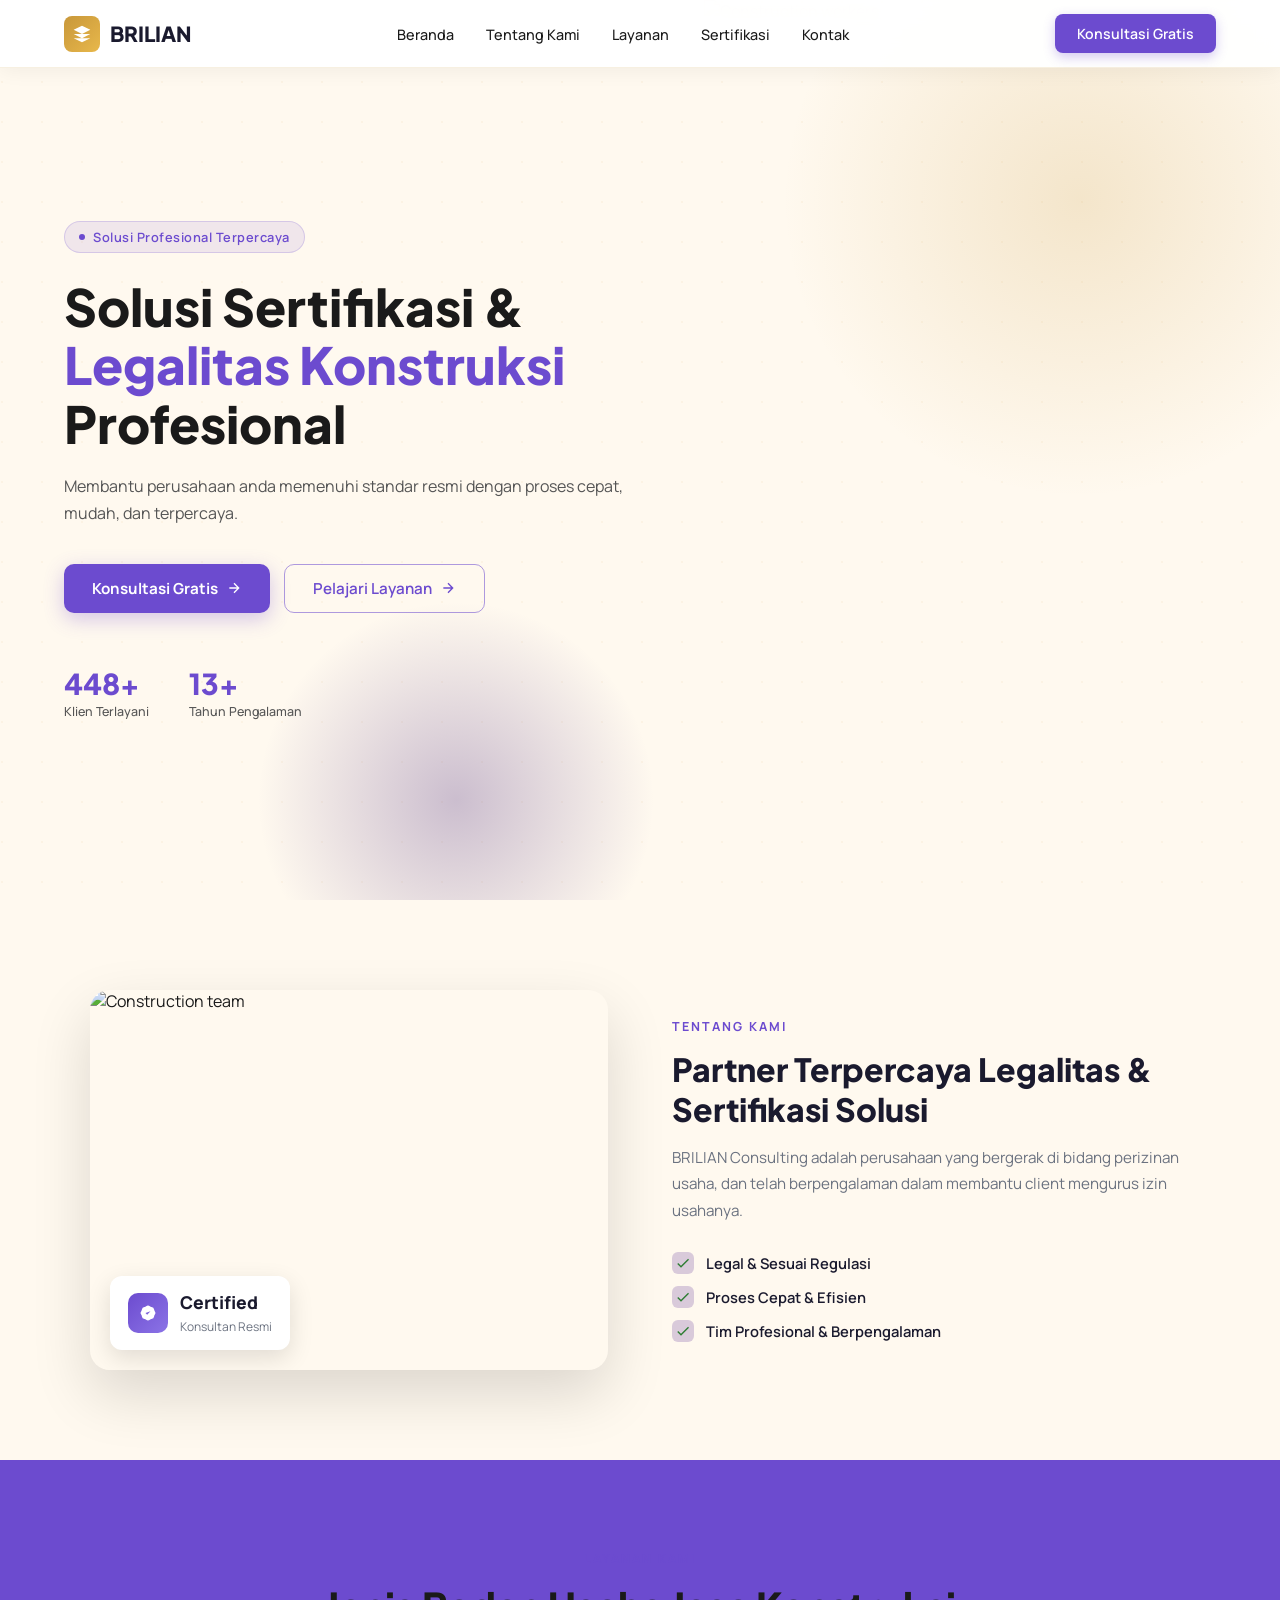
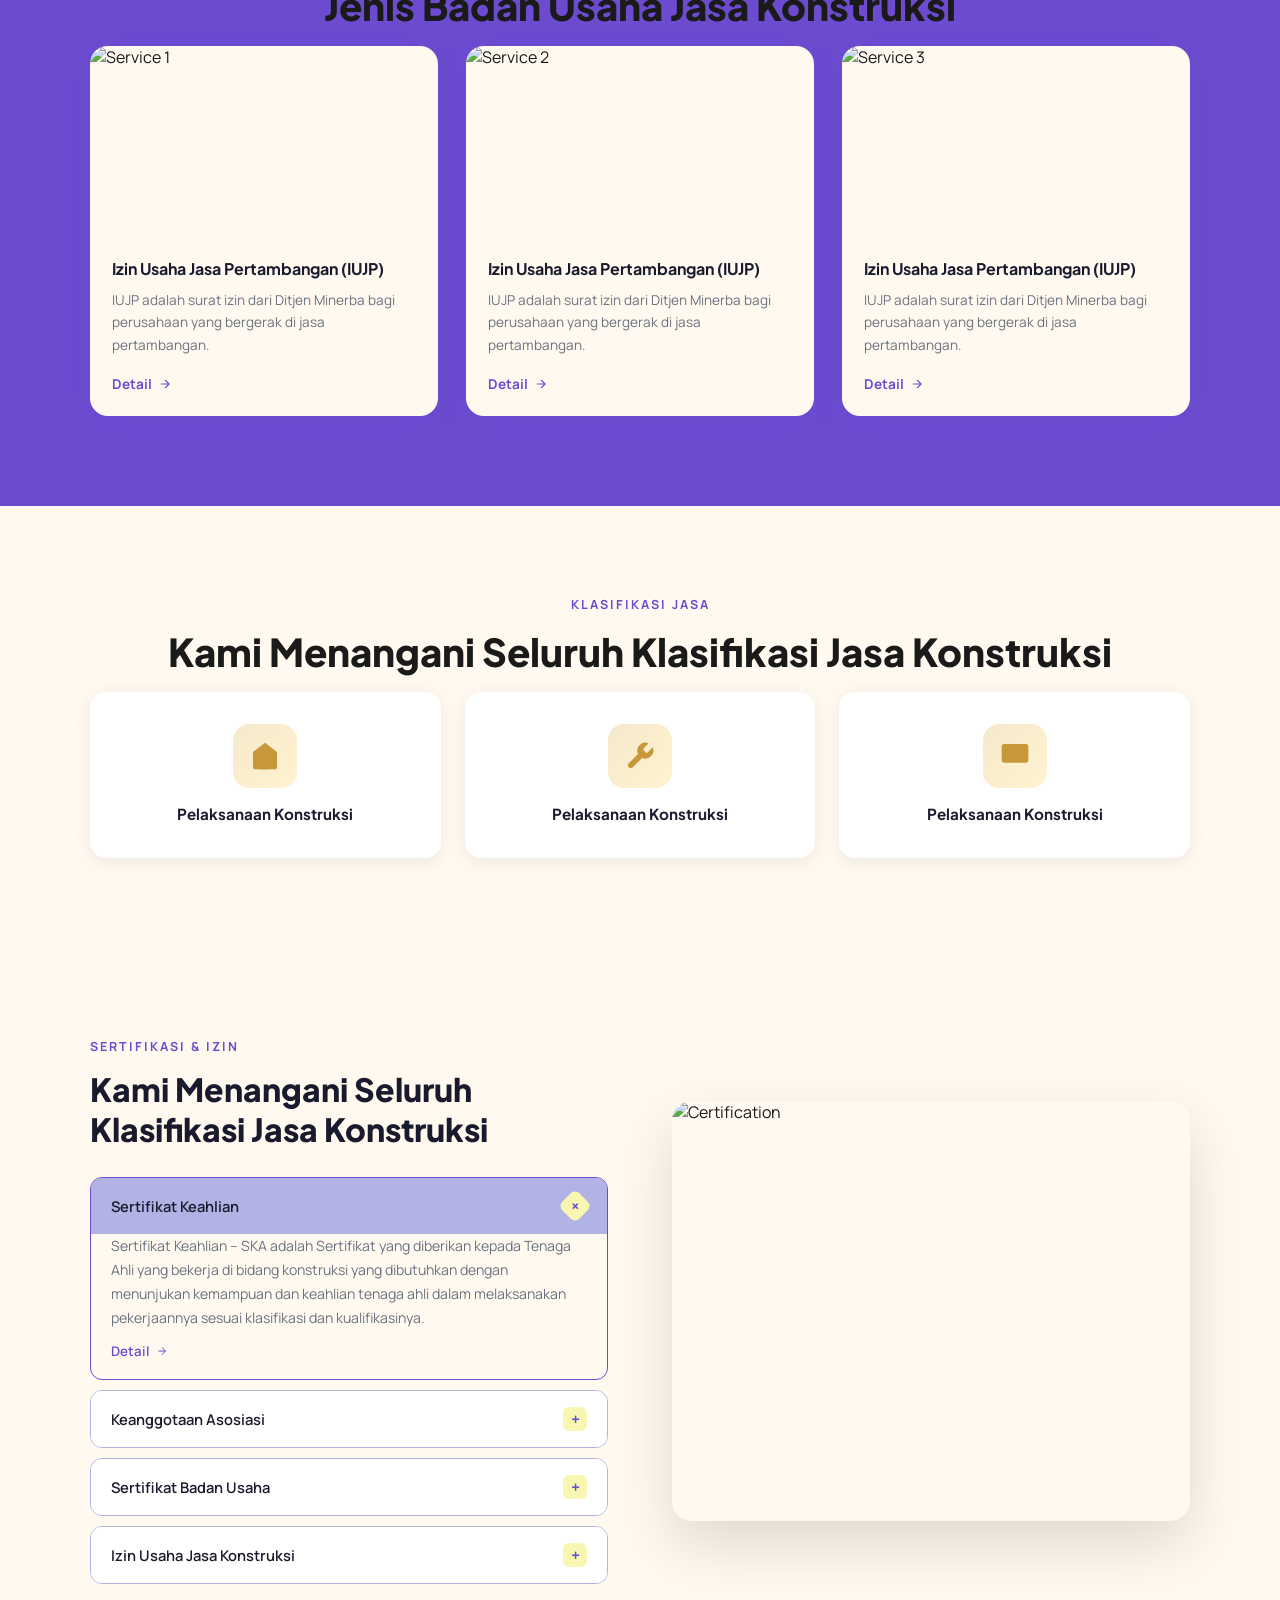
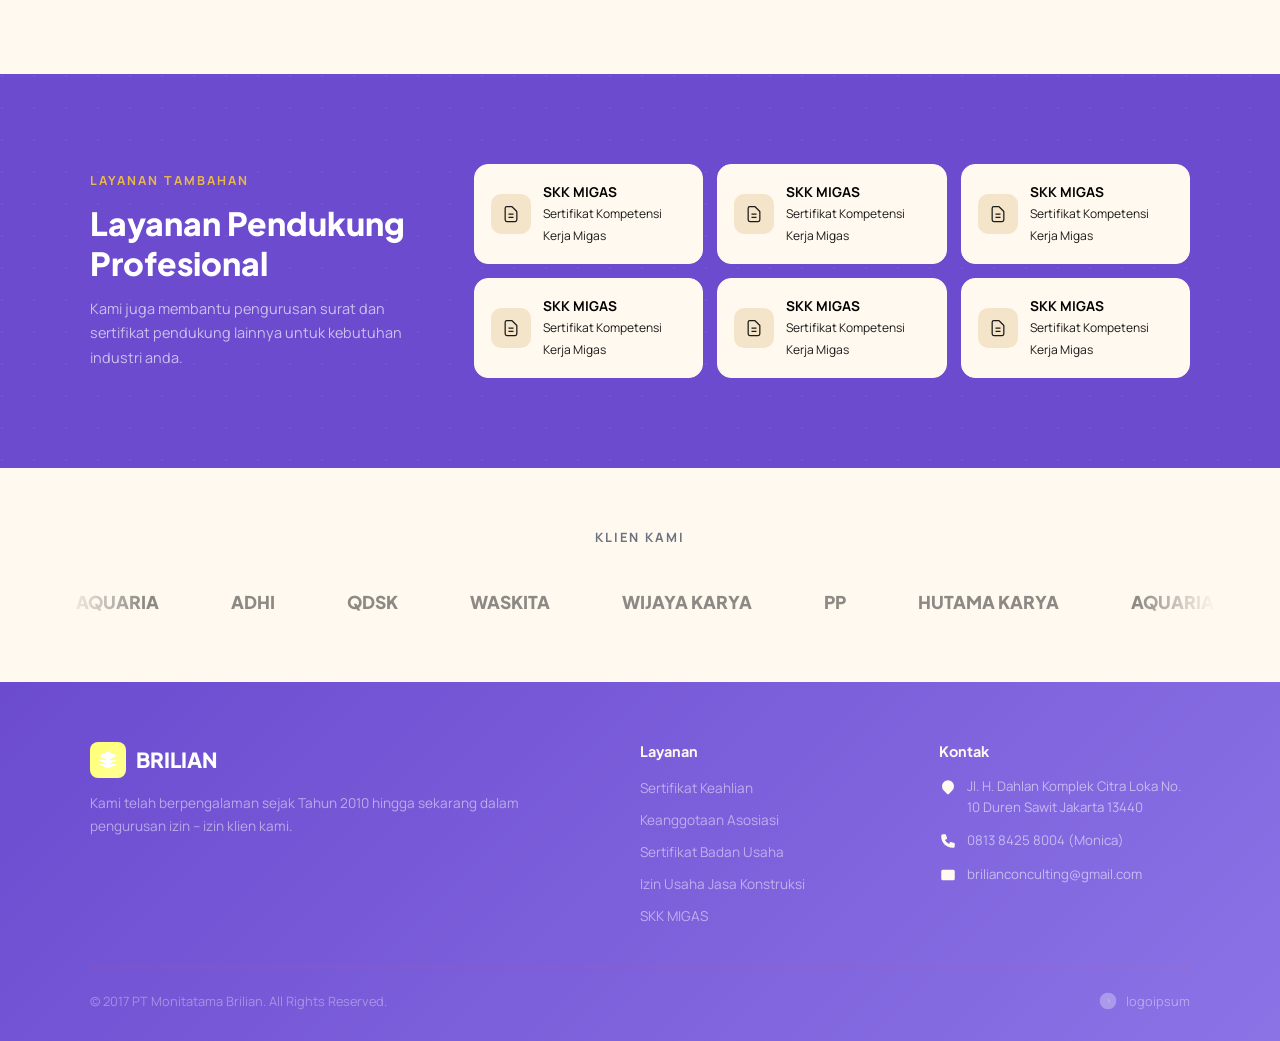
==== index.html @ 64f5e929 "rename to index.html" ====
<!DOCTYPE html>
<html lang="id">
<head>
<meta charset="UTF-8">
<meta name="viewport" content="width=device-width, initial-scale=1.0">
<title>BRILIAN Consulting - Solusi Sertifikasi & Legalitas Konstruksi</title>
<link href="https://fonts.googleapis.com/css2?family=Plus+Jakarta+Sans:wght@400;500;600;700;800&family=Manrope:wght@400;500;600;700&display=swap" rel="stylesheet">
<link rel="stylesheet" href="style.css">
</head>
<body>

<!-- NAVBAR -->
<nav>
  <a class="logo" href="#">
    <div class="logo-icon">
      <svg viewBox="0 0 24 24"><path d="M12 2L2 7l10 5 10-5-10-5zM2 17l10 5 10-5M2 12l10 5 10-5"/></svg>
    </div>
    BRILIAN
  </a>
  <ul class="nav-links">
    <li><a href="#">Beranda</a></li>
    <li><a href="#">Tentang Kami</a></li>
    <li><a href="#">Layanan</a></li>
    <li><a href="#">Sertifikasi</a></li>
    <li><a href="#">Kontak</a></li>
  </ul>
  <button class="nav-cta">Konsultasi Gratis</button>
</nav>

<!-- HERO -->
<section class="hero">
  <div class="hero-bg-pattern"></div>
  <div class="hero-glow"></div>
  <div class="hero-glow2"></div>
  <div class="hero-image-side">
    <img src="https://images.unsplash.com/photo-1504307651254-35680f356dfd?w=900&auto=format&fit=crop&q=80" alt="Construction workers">
  </div>
  <div class="hero-content">
    <div class="hero-badge">Solusi Profesional Terpercaya</div>
    <h1>Solusi Sertifikasi &<br><span>Legalitas Konstruksi</span><br>Profesional</h1>
    <p>Membantu perusahaan anda memenuhi standar resmi dengan proses cepat, mudah, dan terpercaya.</p>
    <div class="hero-btns">
      <a href="#" class="btn-primary">
        Konsultasi Gratis
        <svg width="16" height="16" fill="none" stroke="currentColor" stroke-width="2" viewBox="0 0 24 24"><path d="M5 12h14M12 5l7 7-7 7"/></svg>
      </a>
      <a href="#" class="btn-secondary">
        Pelajari Layanan
        <svg width="16" height="16" fill="none" stroke="currentColor" stroke-width="2" viewBox="0 0 24 24"><path d="M5 12h14M12 5l7 7-7 7"/></svg>
      </a>
    </div>
    <div class="hero-stats">
      <div class="stat">
        <div class="stat-num">500+</div>
        <div class="stat-label">Klien Terlayani</div>
      </div>
      <div class="stat">
        <div class="stat-num">15+</div>
        <div class="stat-label">Tahun Pengalaman</div>
      </div>
    </div>
  </div>
</section>

<!-- TENTANG KAMI -->
<section class="about">
  <div class="about-inner">
    <div class="about-img-wrap reveal-left">
      <img src="https://images.unsplash.com/photo-1581094794329-c8112a89af12?w=800&auto=format&fit=crop&q=80" alt="Construction team">
      <div class="about-img-badge">
        <div class="badge-icon">
          <svg viewBox="0 0 24 24"><path d="M9 12l2 2 4-4M7.835 4.697a3.42 3.42 0 001.946-.806 3.42 3.42 0 014.438 0 3.42 3.42 0 001.946.806 3.42 3.42 0 013.138 3.138 3.42 3.42 0 00.806 1.946 3.42 3.42 0 010 4.438 3.42 3.42 0 00-.806 1.946 3.42 3.42 0 01-3.138 3.138 3.42 3.42 0 00-1.946.806 3.42 3.42 0 01-4.438 0 3.42 3.42 0 00-1.946-.806 3.42 3.42 0 01-3.138-3.138 3.42 3.42 0 00-.806-1.946 3.42 3.42 0 010-4.438 3.42 3.42 0 00.806-1.946 3.42 3.42 0 013.138-3.138z"/></svg>
        </div>
        <div class="badge-text">
          <strong>Certified</strong>
          <span>Konsultan Resmi</span>
        </div>
      </div>
    </div>
    <div class="about-text reveal-right">
      <span class="section-label">Tentang Kami</span>
      <h2>Partner Terpercaya Legalitas & Sertifikasi Solusi</h2>
      <p>BRILIAN Consulting adalah perusahaan yang bergerak di bidang perizinan usaha, dan telah berpengalaman dalam membantu client mengurus izin usahanya.</p>
      <ul class="check-list">
        <li>Legal & Sesuai Regulasi</li>
        <li>Proses Cepat & Efisien</li>
        <li>Tim Profesional & Berpengalaman</li>
      </ul>
    </div>
  </div>
</section>

<!-- LAYANAN -->
<section class="services">
  <span class="section-label reveal">Layanan Kami</span>
  <h2 class="section-title reveal">Jenis Badan Usaha Jasa Konstruksi</h2>
  <div class="cards-grid">
    <div class="service-card reveal reveal-d1">
      <div class="card-img"><img src="https://images.unsplash.com/photo-1504307651254-35680f356dfd?w=600&auto=format&fit=crop&q=80" alt="Service 1"></div>
      <div class="card-body">
        <h3>Izin Usaha Jasa Pertambangan (IUJP)</h3>
        <p>IUJP adalah surat izin dari Ditjen Minerba bagi perusahaan yang bergerak di jasa pertambangan.</p>
        <a href="#" class="card-link">Detail <svg width="14" height="14" fill="none" stroke="currentColor" stroke-width="2" viewBox="0 0 24 24"><path d="M5 12h14M12 5l7 7-7 7"/></svg></a>
      </div>
    </div>
    <div class="service-card reveal reveal-d2">
      <div class="card-img"><img src="https://images.unsplash.com/photo-1503387762-592deb58ef4e?w=600&auto=format&fit=crop&q=80" alt="Service 2"></div>
      <div class="card-body">
        <h3>Izin Usaha Jasa Pertambangan (IUJP)</h3>
        <p>IUJP adalah surat izin dari Ditjen Minerba bagi perusahaan yang bergerak di jasa pertambangan.</p>
        <a href="#" class="card-link">Detail <svg width="14" height="14" fill="none" stroke="currentColor" stroke-width="2" viewBox="0 0 24 24"><path d="M5 12h14M12 5l7 7-7 7"/></svg></a>
      </div>
    </div>
    <div class="service-card reveal reveal-d3">
      <div class="card-img"><img src="https://images.unsplash.com/photo-1541888946425-d81bb19240f5?w=600&auto=format&fit=crop&q=80" alt="Service 3"></div>
      <div class="card-body">
        <h3>Izin Usaha Jasa Pertambangan (IUJP)</h3>
        <p>IUJP adalah surat izin dari Ditjen Minerba bagi perusahaan yang bergerak di jasa pertambangan.</p>
        <a href="#" class="card-link">Detail <svg width="14" height="14" fill="none" stroke="currentColor" stroke-width="2" viewBox="0 0 24 24"><path d="M5 12h14M12 5l7 7-7 7"/></svg></a>
      </div>
    </div>
  </div>
</section>

<!-- KLASIFIKASI -->
<section class="klasifikasi">
  <span class="section-label reveal">Klasifikasi Jasa</span>
  <h2 class="section-title reveal">Kami Menangani Seluruh Klasifikasi Jasa Konstruksi</h2>
  <div class="klas-grid">
    <div class="klas-card reveal reveal-d1">
      <div class="klas-icon">
        <svg viewBox="0 0 24 24"><path d="M3 9l9-7 9 7v11a2 2 0 01-2 2H5a2 2 0 01-2-2z"/><polyline points="9,22 9,12 15,12 15,22"/></svg>
      </div>
      <h3>Pelaksanaan Konstruksi</h3>
    </div>
    <div class="klas-card reveal reveal-d2">
      <div class="klas-icon">
        <svg viewBox="0 0 24 24"><path d="M14.7 6.3a1 1 0 000 1.4l1.6 1.6a1 1 0 001.4 0l3.77-3.77a6 6 0 01-7.94 7.94l-6.91 6.91a2.12 2.12 0 01-3-3l6.91-6.91a6 6 0 017.94-7.94l-3.76 3.76z"/></svg>
      </div>
      <h3>Pelaksanaan Konstruksi</h3>
    </div>
    <div class="klas-card reveal reveal-d3">
      <div class="klas-icon">
        <svg viewBox="0 0 24 24"><rect x="2" y="3" width="20" height="14" rx="2" ry="2"/><line x1="8" y1="21" x2="16" y2="21"/><line x1="12" y1="17" x2="12" y2="21"/></svg>
      </div>
      <h3>Pelaksanaan Konstruksi</h3>
    </div>
  </div>
</section>

<!-- SERTIFIKAT & IZIN -->
<section class="sertifikat">
  <div class="sert-inner">
    <div class="sert-left reveal-left">
      <span class="section-label">Sertifikasi & Izin</span>
      <h2>Kami Menangani Seluruh Klasifikasi Jasa Konstruksi</h2>
      <div class="accordion">
        <div class="acc-item open" onclick="toggleAcc(this)">
          <div class="acc-header">
            <span>Sertifikat Keahlian</span>
            <div class="acc-icon">+</div>
          </div>
          <div class="acc-body">
            <div class="acc-body-inner">
              Sertifikat Keahlian – SKA adalah Sertifikat yang diberikan kepada Tenaga Ahli yang bekerja di bidang konstruksi yang dibutuhkan dengan menunjukan kemampuan dan keahlian tenaga ahli dalam melaksanakan pekerjaannya sesuai klasifikasi dan kualifikasinya.
              <br><a href="#" class="acc-link">Detail <svg width="12" height="12" fill="none" stroke="currentColor" stroke-width="2" viewBox="0 0 24 24"><path d="M5 12h14M12 5l7 7-7 7"/></svg></a>
            </div>
          </div>
        </div>
        <div class="acc-item" onclick="toggleAcc(this)">
          <div class="acc-header">
            <span>Keanggotaan Asosiasi</span>
            <div class="acc-icon">+</div>
          </div>
          <div class="acc-body">
            <div class="acc-body-inner">
              Keanggotaan Asosiasi adalah keikutsertaan perusahaan dalam organisasi asosiasi bidang konstruksi yang diakui oleh pemerintah.
              <br><a href="#" class="acc-link">Detail <svg width="12" height="12" fill="none" stroke="currentColor" stroke-width="2" viewBox="0 0 24 24"><path d="M5 12h14M12 5l7 7-7 7"/></svg></a>
            </div>
          </div>
        </div>
        <div class="acc-item" onclick="toggleAcc(this)">
          <div class="acc-header">
            <span>Sertifikat Badan Usaha</span>
            <div class="acc-icon">+</div>
          </div>
          <div class="acc-body">
            <div class="acc-body-inner">
              Sertifikat Badan Usaha (SBU) adalah sertifikasi kompetensi dan kemampuan usaha di bidang jasa konstruksi yang diterbitkan oleh lembaga sertifikasi badan usaha.
              <br><a href="#" class="acc-link">Detail <svg width="12" height="12" fill="none" stroke="currentColor" stroke-width="2" viewBox="0 0 24 24"><path d="M5 12h14M12 5l7 7-7 7"/></svg></a>
            </div>
          </div>
        </div>
        <div class="acc-item" onclick="toggleAcc(this)">
          <div class="acc-header">
            <span>Izin Usaha Jasa Konstruksi</span>
            <div class="acc-icon">+</div>
          </div>
          <div class="acc-body">
            <div class="acc-body-inner">
              Izin Usaha Jasa Konstruksi (IUJK) adalah izin yang diberikan kepada perusahaan jasa konstruksi untuk melaksanakan kegiatan usaha jasa konstruksi.
              <br><a href="#" class="acc-link">Detail <svg width="12" height="12" fill="none" stroke="currentColor" stroke-width="2" viewBox="0 0 24 24"><path d="M5 12h14M12 5l7 7-7 7"/></svg></a>
            </div>
          </div>
        </div>
      </div>
    </div>
    <div class="sert-right reveal-right">
      <img src="https://images.unsplash.com/photo-1560472355-536de3962603?w=700&auto=format&fit=crop&q=80" alt="Certification">
    </div>
  </div>
</section>

<!-- LAYANAN TAMBAHAN -->
<section class="layanan-tambahan">
  <div class="lt-inner">
    <div class="lt-left reveal-left">
      <span class="section-label">Layanan Tambahan</span>
      <h2>Layanan Pendukung Profesional</h2>
      <p>Kami juga membantu pengurusan surat dan sertifikat pendukung lainnya untuk kebutuhan industri anda.</p>
    </div>
    <div class="skk-grid reveal-right">
      <div class="skk-card reveal-d1">
        <div class="skk-icon"><svg viewBox="0 0 24 24"><path d="M9 12h6m-6 4h6m2 5H7a2 2 0 01-2-2V5a2 2 0 012-2h5.586a1 1 0 01.707.293l5.414 5.414a1 1 0 01.293.707V19a2 2 0 01-2 2z" stroke="currentColor" stroke-width="1.5" fill="none"/></svg></div>
        <div class="skk-text"><strong>SKK MIGAS</strong><span>Sertifikat Kompetensi Kerja Migas</span></div>
      </div>
      <div class="skk-card reveal-d2">
        <div class="skk-icon"><svg viewBox="0 0 24 24"><path d="M9 12h6m-6 4h6m2 5H7a2 2 0 01-2-2V5a2 2 0 012-2h5.586a1 1 0 01.707.293l5.414 5.414a1 1 0 01.293.707V19a2 2 0 01-2 2z" stroke="currentColor" stroke-width="1.5" fill="none"/></svg></div>
        <div class="skk-text"><strong>SKK MIGAS</strong><span>Sertifikat Kompetensi Kerja Migas</span></div>
      </div>
      <div class="skk-card reveal-d3">
        <div class="skk-icon"><svg viewBox="0 0 24 24"><path d="M9 12h6m-6 4h6m2 5H7a2 2 0 01-2-2V5a2 2 0 012-2h5.586a1 1 0 01.707.293l5.414 5.414a1 1 0 01.293.707V19a2 2 0 01-2 2z" stroke="currentColor" stroke-width="1.5" fill="none"/></svg></div>
        <div class="skk-text"><strong>SKK MIGAS</strong><span>Sertifikat Kompetensi Kerja Migas</span></div>
      </div>
      <div class="skk-card reveal-d4">
        <div class="skk-icon"><svg viewBox="0 0 24 24"><path d="M9 12h6m-6 4h6m2 5H7a2 2 0 01-2-2V5a2 2 0 012-2h5.586a1 1 0 01.707.293l5.414 5.414a1 1 0 01.293.707V19a2 2 0 01-2 2z" stroke="currentColor" stroke-width="1.5" fill="none"/></svg></div>
        <div class="skk-text"><strong>SKK MIGAS</strong><span>Sertifikat Kompetensi Kerja Migas</span></div>
      </div>
      <div class="skk-card reveal-d5">
        <div class="skk-icon"><svg viewBox="0 0 24 24"><path d="M9 12h6m-6 4h6m2 5H7a2 2 0 01-2-2V5a2 2 0 012-2h5.586a1 1 0 01.707.293l5.414 5.414a1 1 0 01.293.707V19a2 2 0 01-2 2z" stroke="currentColor" stroke-width="1.5" fill="none"/></svg></div>
        <div class="skk-text"><strong>SKK MIGAS</strong><span>Sertifikat Kompetensi Kerja Migas</span></div>
      </div>
      <div class="skk-card reveal-d6">
        <div class="skk-icon"><svg viewBox="0 0 24 24"><path d="M9 12h6m-6 4h6m2 5H7a2 2 0 01-2-2V5a2 2 0 012-2h5.586a1 1 0 01.707.293l5.414 5.414a1 1 0 01.293.707V19a2 2 0 01-2 2z" stroke="currentColor" stroke-width="1.5" fill="none"/></svg></div>
        <div class="skk-text"><strong>SKK MIGAS</strong><span>Sertifikat Kompetensi Kerja Migas</span></div>
      </div>
    </div>
  </div>
</section>

<!-- CLIENTS -->
<section class="clients">
  <div class="clients-title">Klien Kami</div>
  <div class="clients-track-wrap">
    <div class="clients-track" id="clientTrack">
      <div class="client-logo">AQUARIA</div>
      <div class="client-logo">ADHI</div>
      <div class="client-logo">QDSK</div>
      <div class="client-logo">WASKITA</div>
      <div class="client-logo">WIJAYA KARYA</div>
      <div class="client-logo">PP</div>
      <div class="client-logo">HUTAMA KARYA</div>
      <div class="client-logo">AQUARIA</div>
      <div class="client-logo">ADHI</div>
      <div class="client-logo">QDSK</div>
      <div class="client-logo">WASKITA</div>
      <div class="client-logo">WIJAYA KARYA</div>
      <div class="client-logo">PP</div>
      <div class="client-logo">HUTAMA KARYA</div>
    </div>
  </div>
</section>

<!-- FOOTER -->
<footer>
  <div class="footer-inner">
    <div class="footer-brand">
      <a class="logo" href="#" style="color:white;">
        <div class="logo-icon"><svg viewBox="0 0 24 24" fill="white"><path d="M12 2L2 7l10 5 10-5-10-5zM2 17l10 5 10-5M2 12l10 5 10-5"/></svg></div>
        BRILIAN
      </a>
      <p style="margin-top:12px;">Kami telah berpengalaman sejak Tahun 2010 hingga sekarang dalam pengurusan izin – izin klien kami.</p>
    </div>
    <div class="footer-col">
      <h4>Layanan</h4>
      <ul class="footer-links">
        <li><a href="#">Sertifikat Keahlian</a></li>
        <li><a href="#">Keanggotaan Asosiasi</a></li>
        <li><a href="#">Sertifikat Badan Usaha</a></li>
        <li><a href="#">Izin Usaha Jasa Konstruksi</a></li>
        <li><a href="#">SKK MIGAS</a></li>
      </ul>
    </div>
    <div class="footer-col">
      <h4>Kontak</h4>
      <div class="contact-item">
        <svg viewBox="0 0 24 24"><path d="M17.657 16.657L13.414 20.9a1.998 1.998 0 01-2.827 0l-4.244-4.243a8 8 0 1111.314 0z"/><path d="M15 11a3 3 0 11-6 0 3 3 0 016 0z"/></svg>
        <span>Jl. H. Dahlan Komplek Citra Loka No. 10 Duren Sawit Jakarta 13440</span>
      </div>
      <div class="contact-item">
        <svg viewBox="0 0 24 24"><path d="M3 5a2 2 0 012-2h3.28a1 1 0 01.948.684l1.498 4.493a1 1 0 01-.502 1.21l-2.257 1.13a11.042 11.042 0 005.516 5.516l1.13-2.257a1 1 0 011.21-.502l4.493 1.498a1 1 0 01.684.949V19a2 2 0 01-2 2h-1C9.716 21 3 14.284 3 6V5z"/></svg>
        <span>0813 8425 8004 (Monica)</span>
      </div>
      <div class="contact-item">
        <svg viewBox="0 0 24 24"><path d="M3 8l7.89 5.26a2 2 0 002.22 0L21 8M5 19h14a2 2 0 002-2V7a2 2 0 00-2-2H5a2 2 0 00-2 2v10a2 2 0 002 2z"/></svg>
        <span>brilianconculting@gmail.com</span>
      </div>
    </div>
  </div>
  <div class="footer-bottom">
    <p>© 2017 PT Monitatama Brilian. All Rights Reserved.</p>
    <div class="footer-logo">
      <svg viewBox="0 0 24 24"><circle cx="12" cy="12" r="10"/><path d="M12 8v4l3 3"/></svg>
      logoipsum
    </div>
  </div>
</footer>

<script>
  // Scroll reveal
  const observer = new IntersectionObserver((entries) => {
    entries.forEach(e => {
      if (e.isIntersecting) { e.target.classList.add('visible'); }
    });
  }, { threshold: 0.12 });

  document.querySelectorAll('.reveal, .reveal-left, .reveal-right').forEach(el => observer.observe(el));

  // Accordion
  function toggleAcc(item) {
    const isOpen = item.classList.contains('open');
    document.querySelectorAll('.acc-item').forEach(i => i.classList.remove('open'));
    if (!isOpen) item.classList.add('open');
  }

  // Navbar scroll effect
  const nav = document.querySelector('nav');
  window.addEventListener('scroll', () => {
    if (window.scrollY > 50) {
      nav.style.boxShadow = '0 4px 30px rgba(0,0,0,0.12)';
    } else {
      nav.style.boxShadow = '0 2px 20px rgba(0,0,0,0.06)';
    }
  });

  // Smooth counter animation for stats
  function animateCounters() {
    document.querySelectorAll('.stat-num').forEach(el => {
      const text = el.textContent;
      const num = parseFloat(text);
      const suffix = text.replace(/[\d.]/g, '');
      let start = 0;
      const end = num;
      const duration = 1800;
      const step = (end / duration) * 16;
      const timer = setInterval(() => {
        start += step;
        if (start >= end) { start = end; clearInterval(timer); }
        el.textContent = (Number.isInteger(end) ? Math.floor(start) : start.toFixed(0)) + suffix;
      }, 16);
    });
  }

  const statsSection = document.querySelector('.hero-stats');
  const statsObs = new IntersectionObserver((entries) => {
    if (entries[0].isIntersecting) { animateCounters(); statsObs.disconnect(); }
  }, { threshold: 0.5 });
  if (statsSection) statsObs.observe(statsSection);
</script>
</body>
</html>
---- style.css ----
:root {
    /* PRIMARY */
  --primary: #6C4BCF;
  --primary-dark: #5A3FC0;
  --primary-light: #8B73E6;

    --gold: #C8973A;
    --gold-light: #E8B84B;
    --gold-pale: #F5E9CC;
    --dark: #1A1A2E;
    --dark2: #16213E;
    --navy: #0F3460;
    --purple: #B1B3E5;
    --purple-dark: #6c4bcf;
    --cream: #FFF9EF;
    --cream2: #FFF9EF;
    --white: #FFFFFF;
    --gray: #6B7280;
    --gray-light: #E5E7EB;
    --text: #2D2D2D;
    --green: #2E7D32;
    /* TEXT */
  --text: #1A1A1A;
  --text-light: #555;
  --text-muted: #8A8A8A;
  }

  * { margin: 0; padding: 0; box-sizing: border-box; }

  html { scroll-behavior: smooth; }

  body {
    font-family: 'Manrope', sans-serif;
    color: var(--text);
    background: var(--white);
    overflow-x: hidden;
  }

  /* ─── NAVBAR ─── */
  nav {
    position: fixed; top: 0; left: 0; right: 0; z-index: 1000;
    background: rgba(255,255,255,0.96);
    backdrop-filter: blur(12px);
    border-bottom: 1px solid rgba(200,151,58,0.15);
    padding: 0 5%;
    display: flex; align-items: center; justify-content: space-between;
    height: 68px;
    box-shadow: 0 2px 20px rgba(0,0,0,0.06);
    animation: slideDown 0.6s ease both;
  }
  @keyframes slideDown { from { transform: translateY(-100%); opacity: 0; } to { transform: translateY(0); opacity: 1; } }

  .logo { display: flex; align-items: center; gap: 10px; font-family: 'Plus Jakarta Sans', sans-serif; font-weight: 800; font-size: 1.3rem; color: var(--dark); text-decoration: none; }
  .logo-icon { width: 36px; height: 36px; background: linear-gradient(135deg, var(--gold), var(--gold-light)); border-radius: 8px; display: flex; align-items: center; justify-content: center; }
  .logo-icon svg { width: 20px; height: 20px; fill: white; }

  .nav-links { display: flex; gap: 32px; list-style: none; }
  .nav-links a { text-decoration: none; color: var(--text); font-size: 0.9rem; font-weight: 500; transition: color 0.2s; }
  .nav-links a:hover { color: var(--primary); }

  .nav-cta {
    background: var(--primary);
    color: white; border: none; padding: 10px 22px; border-radius: 8px;
    font-family: 'Manrope', sans-serif; font-weight: 600; font-size: 0.88rem;
    cursor: pointer; transition: all 0.25s; box-shadow: 0 4px 12px rgba(108,75,207,0.3);
  }
  .nav-cta:hover { transform: translateY(-1px); box-shadow: 0 6px 18px rgba(108,75,207,0.45); }

  /* ─── HERO ─── */
  .hero {
    min-height: 100vh;
    background: linear-gradient(135deg, #FFF9EF 0%, #FFF9EF 100%);
    position: relative; overflow: hidden;
    display: flex; align-items: center;
    padding: 100px 5% 60px;
  }

  .hero-bg-pattern {
    position: absolute; inset: 0; opacity: 0.06;
    background-image: radial-gradient(circle at 2px 2px, var(--gold) 1px, transparent 0);
    background-size: 40px 40px;
  }

  .hero-glow {
    position: absolute;
    width: 600px; height: 600px;
    background: radial-gradient(circle, rgba(200,151,58,0.2) 0%, transparent 70%);
    top: -100px; right: -100px; pointer-events: none;
    animation: glowPulse 4s ease-in-out infinite;
  }
  .hero-glow2 {
    position: absolute;
    width: 400px; height: 400px;
    background: radial-gradient(circle, rgba(83,52,131,0.3) 0%, transparent 70%);
    bottom: -100px; left: 20%; pointer-events: none;
    animation: glowPulse 5s ease-in-out infinite 1s;
  }
  @keyframes glowPulse { 0%,100%{opacity:0.6;transform:scale(1);} 50%{opacity:1;transform:scale(1.1);} }

  .hero-content {
    position: relative; z-index: 2;
    max-width: 580px;
    animation: heroFadeUp 0.9s ease 0.3s both;
  }
  @keyframes heroFadeUp { from{opacity:0;transform:translateY(40px);} to{opacity:1;transform:translateY(0);} }

  .hero-badge {
    display: inline-flex; align-items: center; gap: 8px;
    background: rgba(108,75,207,0.1);
    border: 1px solid rgba(108,75,207,0.2);
    color: var(--primary); padding: 6px 14px; border-radius: 50px;
    font-size: 0.8rem; font-weight: 600; letter-spacing: 0.5px;
    margin-bottom: 24px;
    animation: heroFadeUp 0.9s ease 0.5s both;
  }
  .hero-badge::before { content: ''; width: 6px; height: 6px; background: var(--primary); border-radius: 50%; animation: blink 1.5s ease-in-out infinite; }
  @keyframes blink { 0%,100%{opacity:1;} 50%{opacity:0.2;} }

  .hero h1 {
    font-family: 'Plus Jakarta Sans', sans-serif;
    font-size: clamp(2.2rem, 4vw, 3.2rem);
    font-weight: 800; line-height: 1.15;
    color: var(--text); margin-bottom: 20px;
    animation: heroFadeUp 0.9s ease 0.6s both;
  }
  .hero h1 span { color: var(--primary); }

  .hero p {
    color: var(--text-light); font-size: 1rem; line-height: 1.7;
    margin-bottom: 36px;
    animation: heroFadeUp 0.9s ease 0.75s both;
  }

  .hero-btns {
    display: flex; gap: 14px; flex-wrap: wrap;
    animation: heroFadeUp 0.9s ease 0.9s both;
  }
  .btn-primary {
    background: var(--primary);
    color: white; border: none; padding: 13px 28px; border-radius: 10px;
    font-family: 'Manrope', sans-serif; font-weight: 700; font-size: 0.95rem;
    cursor: pointer; transition: all 0.3s; box-shadow: 0 6px 20px rgba(108,75,207,0.3);
    text-decoration: none; display: inline-flex; align-items: center; gap: 8px;
  }
  .btn-primary:hover { transform: translateY(-2px); box-shadow: 0 10px 28px rgba(108,75,207,0.55); }
  .btn-secondary {
    background: transparent; color: var(--primary);
    border: 1.5px solid rgba(108,75,207,0.55);;
    padding: 13px 28px; border-radius: 10px;
    font-family: 'Manrope', sans-serif; font-weight: 600; font-size: 0.95rem;
    cursor: pointer; transition: all 0.3s; text-decoration: none;
    display: inline-flex; align-items: center; gap: 8px;
  }
  .btn-secondary:hover { border-color: rgba(108,75,207,0.3); color: var(--primary-light); }

  .hero-stats {
    display: flex; gap: 40px; margin-top: 52px;
    animation: heroFadeUp 0.9s ease 1.05s both;
  }
  .stat { }
  .stat-num { font-family: 'Plus Jakarta Sans', sans-serif; font-size: 1.8rem; font-weight: 800; color: var(--primary); }
  .stat-label { font-size: 0.78rem; color: var( --text-light); font-weight: 500; margin-top: 2px; }

  .hero-image-side {
    position: absolute; right: 0; top: 0; bottom: 0; width: 45%;
    overflow: hidden;
    animation: heroImgReveal 1.2s ease 0.4s both;
  }
  @keyframes heroImgReveal { from{opacity:0;transform:translateX(60px);} to{opacity:1;transform:translateX(0);} }
  .hero-image-side img { width: 100%; height: 100%; object-fit: cover; opacity: 0.35; }
  .hero-image-side::after {
    content: ''; position: absolute; inset: 0;
    background: linear-gradient(to right, var(#FFF9EF) 0%, transparent 50%);
  }

  /* ─── SECTION COMMONS ─── */
  section { padding: 90px 5%; }
  .section-label {
    display: block; text-align: center;
    font-size: 0.78rem; font-weight: 700; letter-spacing: 2px;
    text-transform: uppercase; color: var(--primary); margin-bottom: 14px;
  }
  .section-title {
    font-family: 'Plus Jakarta Sans', sans-serif;
    font-size: clamp(1.6rem, 3vw, 2.4rem); font-weight: 800;
    text-align: center; color: var(--text); margin-bottom: 16px;
  }
  .section-sub {
    text-align: center; color: var(--text-light); font-size: 0.97rem; line-height: 1.7;
    max-width: 540px; margin: 0 auto 52px;
  }

  /* ─── ABOUT ─── */
  .about { background: var(--cream); }
  .about-inner {
    display: grid; grid-template-columns: 1fr 1fr; gap: 64px;
    align-items: center; max-width: 1100px; margin: 0 auto;
  }
  .about-img-wrap {
    position: relative; border-radius: 20px; overflow: hidden;
    box-shadow: 0 24px 60px rgba(0,0,0,0.14);
    animation: fadeInLeft 0.8s ease both;
  }
  @keyframes fadeInLeft { from{opacity:0;transform:translateX(-40px);} to{opacity:1;transform:translateX(0);} }
  .about-img-wrap img { width: 100%; height: 380px; object-fit: cover; display: block; }
  .about-img-badge {
    position: absolute; bottom: 20px; left: 20px;
    background: white; border-radius: 12px; padding: 14px 18px;
    box-shadow: 0 8px 24px rgba(0,0,0,0.12);
    display: flex; align-items: center; gap: 12px;
  }
  .about-img-badge .badge-icon { width: 40px; height: 40px; background: linear-gradient(135deg, var(--primary), var(--primary-light)); border-radius: 10px; display: flex; align-items: center; justify-content: center; }
  .about-img-badge .badge-icon svg { width: 20px; height: 20px; fill: white; }
  .badge-text strong { display: block; font-size: 1.1rem; font-weight: 800; color: var(--dark); }
  .badge-text span { font-size: 0.75rem; color: var(--gray); }

  .about-text { animation: fadeInRight 0.8s ease both; }
  @keyframes fadeInRight { from{opacity:0;transform:translateX(40px);} to{opacity:1;transform:translateX(0);} }
  .about-text .section-label { text-align: left; }
  .about-text h2 { font-family: 'Plus Jakarta Sans', sans-serif; font-size: clamp(1.5rem,2.5vw,2.1rem); font-weight: 800; color: var(--dark); margin-bottom: 16px; }
  .about-text p { color: var(--gray); line-height: 1.75; font-size: 0.95rem; margin-bottom: 28px; }

  .check-list { list-style: none; display: flex; flex-direction: column; gap: 12px; }
  .check-list li {
    display: flex; align-items: center; gap: 12px;
    font-weight: 600; font-size: 0.92rem; color: var(--dark);
  }
  .check-list li::before {
    content: ''; width: 22px; height: 22px; flex-shrink: 0;
    background: rgba(95, 50, 168, 0.12); border-radius: 6px;
    display: flex; align-items: center; justify-content: center;
    background-image: url("data:image/svg+xml,%3Csvg xmlns='http://www.w3.org/2000/svg' viewBox='0 0 24 24' fill='%232E7D32'%3E%3Cpath d='M9 16.17L4.83 12l-1.42 1.41L9 19 21 7l-1.41-1.41z'/%3E%3C/svg%3E");
    background-repeat: no-repeat; background-position: center; background-size: 16px;
    background-color: rgba(91, 47, 148, 0.226);
  }

  /* ─── SERVICES ─── */
  .services { background: var(--primary); }
  .cards-grid {
    display: grid; grid-template-columns: repeat(3, 1fr); gap: 28px;
    max-width: 1100px; margin: 0 auto;
  }
  .service-card {
    border-radius: 18px; overflow: hidden; background: var(--cream);
    box-shadow: 0 4px 24px rgba(108,75,207,0.3);
    transition: all 0.35s cubic-bezier(0.34, 1.56, 0.64, 1);
    cursor: pointer;
  }
  .service-card:hover { transform: translateY(-10px); box-shadow: 0 20px 48px rgba(108,75,207,0.3); }
  .service-card:hover .card-img img { transform: scale(1.06); }
  .card-img { height: 190px; overflow: hidden; }
  .card-img img { width: 100%; height: 100%; object-fit: cover; transition: transform 0.5s ease; }
  .card-body { padding: 22px; }
  .card-body h3 { font-family: 'Plus Jakarta Sans', sans-serif; font-size: 1rem; font-weight: 700; color: var(--dark); margin-bottom: 10px; }
  .card-body p { font-size: 0.85rem; color: var(--gray); line-height: 1.65; margin-bottom: 16px; }
  .card-link {
    display: inline-flex; align-items: center; gap: 6px;
    color: var(--primary); font-weight: 700; font-size: 0.85rem; text-decoration: none;
    transition: gap 0.25s;
  }
  .card-link:hover { gap: 10px; }

  /* ─── KLASIFIKASI ─── */
  .klasifikasi { background: var(--cream2); }
  .klas-grid {
    display: grid; grid-template-columns: repeat(3, 1fr); gap: 24px;
    max-width: 1100px; margin: 0 auto;
  }
  .klas-card {
    background: white; border-radius: 16px; padding: 32px 24px;
    text-align: center; box-shadow: 0 4px 20px rgba(0,0,0,0.07);
    transition: all 0.3s ease;
    border-bottom: 3px solid transparent;
  }
  .klas-card:hover { transform: translateY(-6px); border-bottom-color: var(--primary); box-shadow: 0 16px 40px rgba(0,0,0,0.12); }
  .klas-icon {
    width: 64px; height: 64px; margin: 0 auto 16px;
    background: linear-gradient(135deg, var(--gold-pale), #FFF3D0);
    border-radius: 16px; display: flex; align-items: center; justify-content: center;
  }
  .klas-icon svg { width: 32px; height: 32px; fill: var(--gold); }
  .klas-card h3 { font-family: 'Plus Jakarta Sans', sans-serif; font-size: 0.95rem; font-weight: 700; color: var(--dark); }

  /* ─── SERTIFIKAT ─── */
  .sertifikat { background: var(--cream2); }
  .sert-inner {
    display: grid; grid-template-columns: 1fr 1fr; gap: 64px;
    align-items: center; max-width: 1100px; margin: 0 auto;
  }
  .sert-left .section-label { text-align: left; }
  .sert-left h2 { font-family: 'Plus Jakarta Sans', sans-serif; font-size: clamp(1.5rem,2.5vw,2.1rem); font-weight: 800; color: var(--dark); margin-bottom: 28px; }

  .accordion { display: flex; flex-direction: column; gap: 10px; }
  .acc-item {
    border: 1.5px solid var(--purple); border-radius: 12px; overflow: hidden;
    transition: border-color 0.25s;
  }
  .acc-item.open { border-color: var(--primary); }
  .acc-header {
    display: flex; align-items: center; justify-content: space-between;
    padding: 16px 20px; cursor: pointer; background: white;
    font-weight: 600; font-size: 0.92rem; color: var(--dark);
    transition: background 0.2s;
    user-select: none;
  }
  .acc-item.open .acc-header { background: var(--purple); }
  .acc-icon {
    width: 24px; height: 24px; border-radius: 6px;
    background: #F9F6B1; display: flex; align-items: center; justify-content: center;
    font-size: 1rem; font-weight: 700; color: var(--primary); transition: all 0.25s;
    flex-shrink: 0;
  }
  .acc-item.open .acc-icon { background: #F9F6B1; color: var(--primary); transform: rotate(45deg); }
  .acc-body { max-height: 0; overflow: hidden; transition: max-height 0.35s ease, padding 0.35s ease; }
  .acc-body-inner { padding: 0 20px 16px; font-size: 0.88rem; color: var(--gray); line-height: 1.7; }
  .acc-item.open .acc-body { max-height: 200px; }
  .acc-link { display: inline-flex; align-items: center; gap: 6px; color: var(--primary); font-weight: 600; font-size: 0.83rem; text-decoration: none; margin-top: 10px; }

  .sert-right { border-radius: 20px; overflow: hidden; box-shadow: 0 24px 60px rgba(0,0,0,0.13); }
  .sert-right img { width: 100%; height: 420px; object-fit: cover; display: block; }

  /* ─── LAYANAN TAMBAHAN ─── */
  .layanan-tambahan {
    background: var(--primary);
    position: relative; overflow: hidden;
  }
  .layanan-tambahan::before {
    content: ''; position: absolute; inset: 0; opacity: 0.05;
    background-image: radial-gradient(circle at 2px 2px, white 1px, transparent 0);
    background-size: 32px 32px;
  }
  .lt-inner {
    display: grid; grid-template-columns: 320px 1fr; gap: 64px;
    align-items: center; max-width: 1100px; margin: 0 auto; position: relative; z-index: 1;
  }
  .lt-left .section-label { text-align: left; color: var(--gold-light); }
  .lt-left h2 { font-family: 'Plus Jakarta Sans', sans-serif; font-size: clamp(1.5rem,2.5vw,2.1rem); font-weight: 800; color: white; margin-bottom: 14px; }
  .lt-left p { color: rgba(255,255,255,0.65); font-size: 0.9rem; line-height: 1.7; }

  .skk-grid { display: grid; grid-template-columns: repeat(3, 1fr); gap: 14px; }
  .skk-card {
    background: var(--cream); border: 1px solid #FFF9EF;
    border-radius: 14px; padding: 18px 16px;
    display: flex; align-items: center; gap: 12px;
    transition: all 0.3s; cursor: pointer;
  }
  .skk-card:hover { background: #fffefdce; border-color: rgba(238, 233, 222, 0.4); transform: scale(1.02); }
  .skk-icon {
    width: 40px; height: 40px; flex-shrink: 0;
    background: rgba(200,151,58,0.2); border-radius: 10px;
    display: flex; align-items: center; justify-content: center;
  }
  .skk-icon svg { width: 20px; height: 20px; fill: var(--gold-light); }
  .skk-text strong { display: block; font-size: 0.85rem; font-weight: 700; color: black; }
  .skk-text span { font-size: 0.75rem; color: var(--text); }

  /* ─── CLIENTS ─── */
  .clients { background: var(--cream); padding: 60px 5%; }
  .clients-title { text-align: center; font-size: 0.8rem; letter-spacing: 2px; font-weight: 700; text-transform: uppercase; color: var(--gray); margin-bottom: 36px; }
  .clients-track-wrap { overflow: hidden; position: relative; }
  .clients-track-wrap::before, .clients-track-wrap::after {
    content: ''; position: absolute; top: 0; bottom: 0; width: 80px; z-index: 2;
    pointer-events: none;
  }
  .clients-track-wrap::before { left: 0; background: linear-gradient(to right, var(--cream), transparent); }
  .clients-track-wrap::after { right: 0; background: linear-gradient(to left, var(--cream), transparent); }
  .clients-track {
    display: flex; gap: 48px; align-items: center;
    animation: scroll 20s linear infinite;
    width: max-content;
  }
  @keyframes scroll { from{transform:translateX(0);} to{transform:translateX(-50%);} }
  .client-logo {
    height: 40px; filter: grayscale(1) opacity(0.5);
    transition: filter 0.3s; flex-shrink: 0; white-space: nowrap;
    font-family: 'Plus Jakarta Sans', sans-serif; font-weight: 800; font-size: 1.1rem;
    color: var(--dark); display: flex; align-items: center; padding: 0 12px;
  }
  .client-logo:hover { filter: grayscale(0) opacity(1); }

  /* ─── FOOTER ─── */
  footer {
    background: linear-gradient(135deg, #6C4BCF, #8B73E6);
    padding: 60px 5% 30px;
  }
  .footer-inner {
    display: grid; grid-template-columns: 2fr 1fr 1fr; gap: 48px;
    max-width: 1100px; margin: 0 auto; padding-bottom: 40px;
    border-bottom: 1px solid rgba(247, 77, 77, 0.1);
  }
  .footer-brand .logo { margin-bottom: 14px; filter: brightness(2); }
  .footer-brand p { color: rgba(255,255,255,0.5); font-size: 0.85rem; line-height: 1.7; }
  .footer-col h4 { font-family: 'Plus Jakarta Sans', sans-serif; color: var(--cream); font-size: 0.9rem; font-weight: 700; margin-bottom: 16px; }
  .footer-links { list-style: none; display: flex; flex-direction: column; gap: 10px; }
  .footer-links a { color: rgba(255,255,255,0.5); text-decoration: none; font-size: 0.85rem; transition: color 0.2s; }
  .footer-links a:hover { color: var(--primary-light); }

  .contact-item { display: flex; align-items: flex-start; gap: 10px; margin-bottom: 12px; }
  .contact-item svg { width: 18px; height: 18px; fill: var(--cream); flex-shrink: 0; margin-top: 2px; }
  .contact-item span { color: rgba(255,255,255,0.55); font-size: 0.83rem; line-height: 1.6; }

  .footer-bottom {
    max-width: 1100px; margin: 24px auto 0;
    display: flex; align-items: center; justify-content: space-between;
  }
  .footer-bottom p { color: rgba(255,255,255,0.35); font-size: 0.8rem; }
  .footer-logo { display: flex; align-items: center; gap: 8px; color: rgba(255,255,255,0.4); font-size: 0.8rem; }
  .footer-logo svg { width: 20px; height: 20px; fill: rgba(255,255,255,0.3); }

  /* ─── SCROLL ANIMATIONS ─── */
  .reveal {
    opacity: 0; transform: translateY(30px);
    transition: all 0.7s cubic-bezier(0.22, 1, 0.36, 1);
  }
  .reveal.visible { opacity: 1; transform: translateY(0); }
  .reveal-left { opacity: 0; transform: translateX(-30px); transition: all 0.7s cubic-bezier(0.22, 1, 0.36, 1); }
  .reveal-left.visible { opacity: 1; transform: translateX(0); }
  .reveal-right { opacity: 0; transform: translateX(30px); transition: all 0.7s cubic-bezier(0.22, 1, 0.36, 1); }
  .reveal-right.visible { opacity: 1; transform: translateX(0); }

  .reveal-d1 { transition-delay: 0.1s; }
  .reveal-d2 { transition-delay: 0.2s; }
  .reveal-d3 { transition-delay: 0.3s; }
  .reveal-d4 { transition-delay: 0.4s; }
  .reveal-d5 { transition-delay: 0.5s; }
  .reveal-d6 { transition-delay: 0.6s; }

  @media (max-width: 768px) {
    nav .nav-links { display: none; }
    .hero-image-side { display: none; }
    .hero-content { max-width: 100%; }
    .about-inner, .sert-inner, .lt-inner { grid-template-columns: 1fr; gap: 36px; }
    .cards-grid, .klas-grid { grid-template-columns: 1fr; }
    .skk-grid { grid-template-columns: repeat(2,1fr); }
    .footer-inner { grid-template-columns: 1fr; gap: 32px; }
    .hero-stats { gap: 24px; }
  }
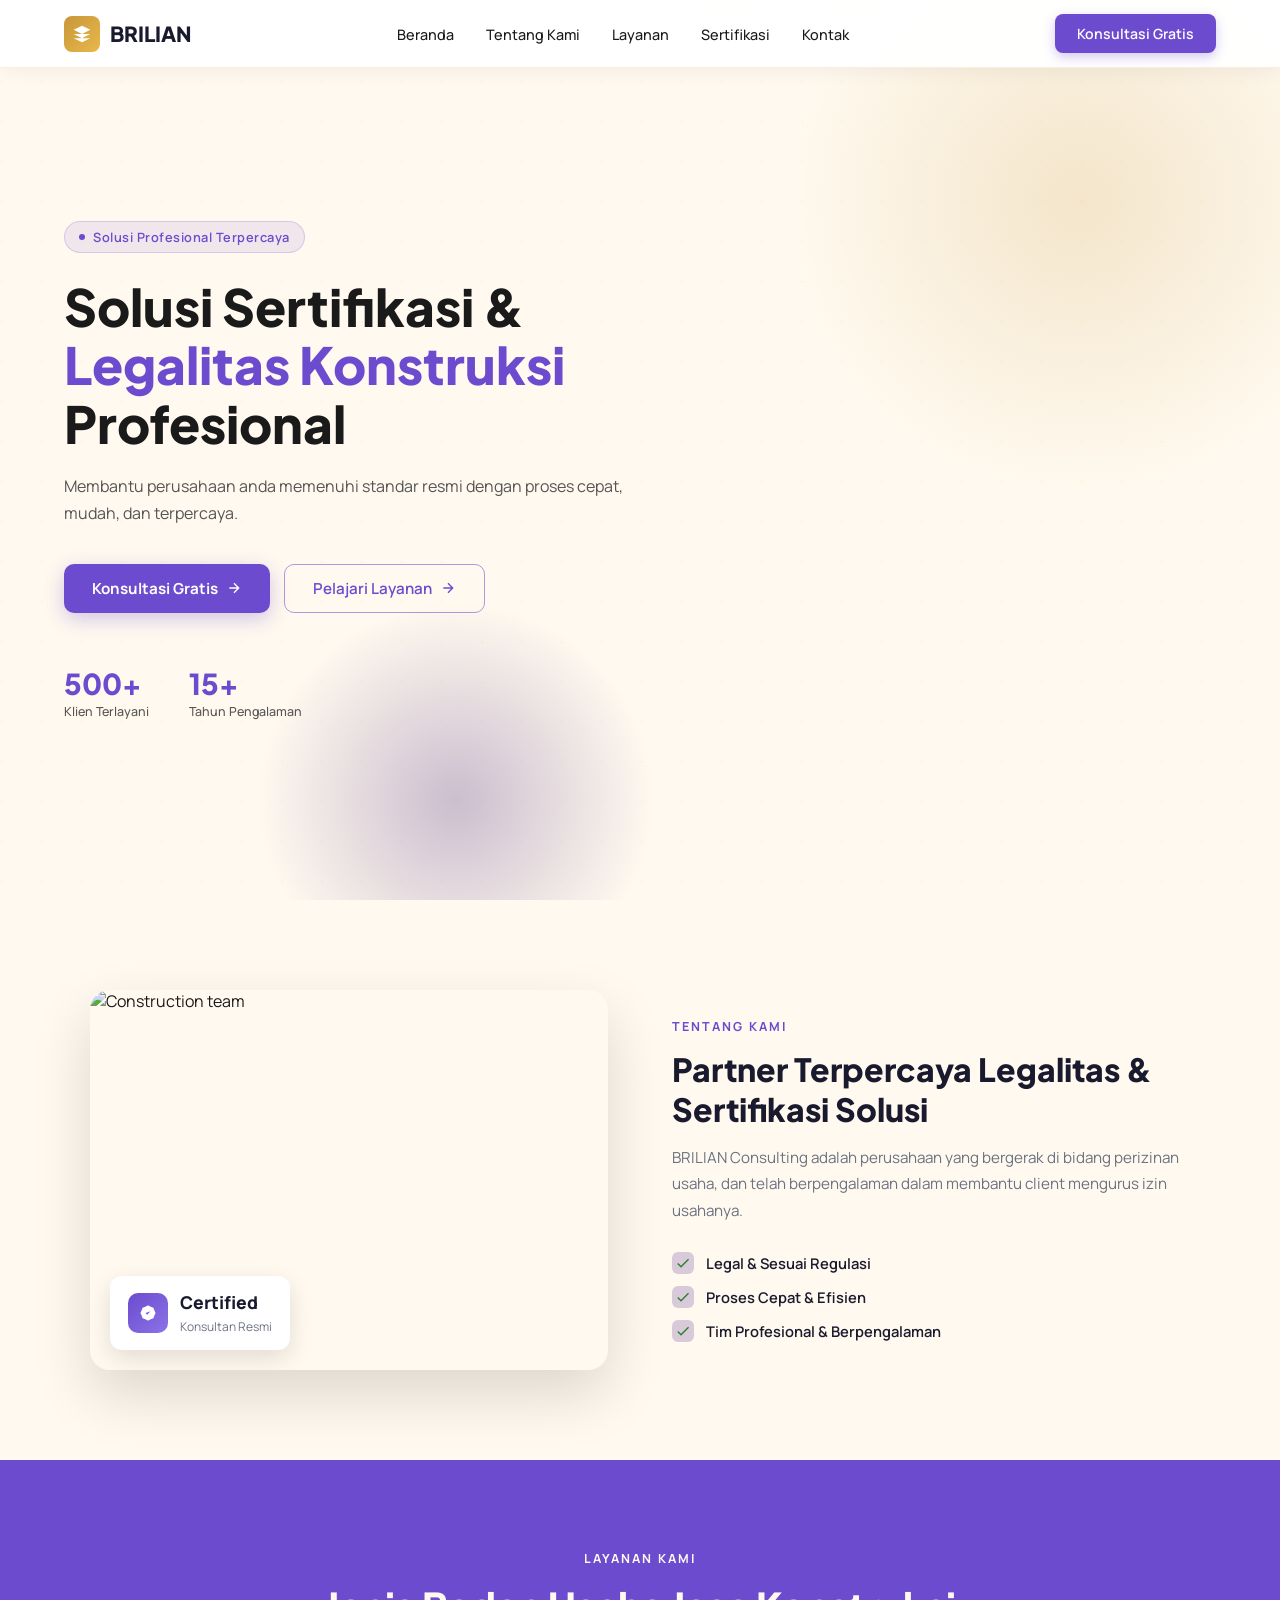
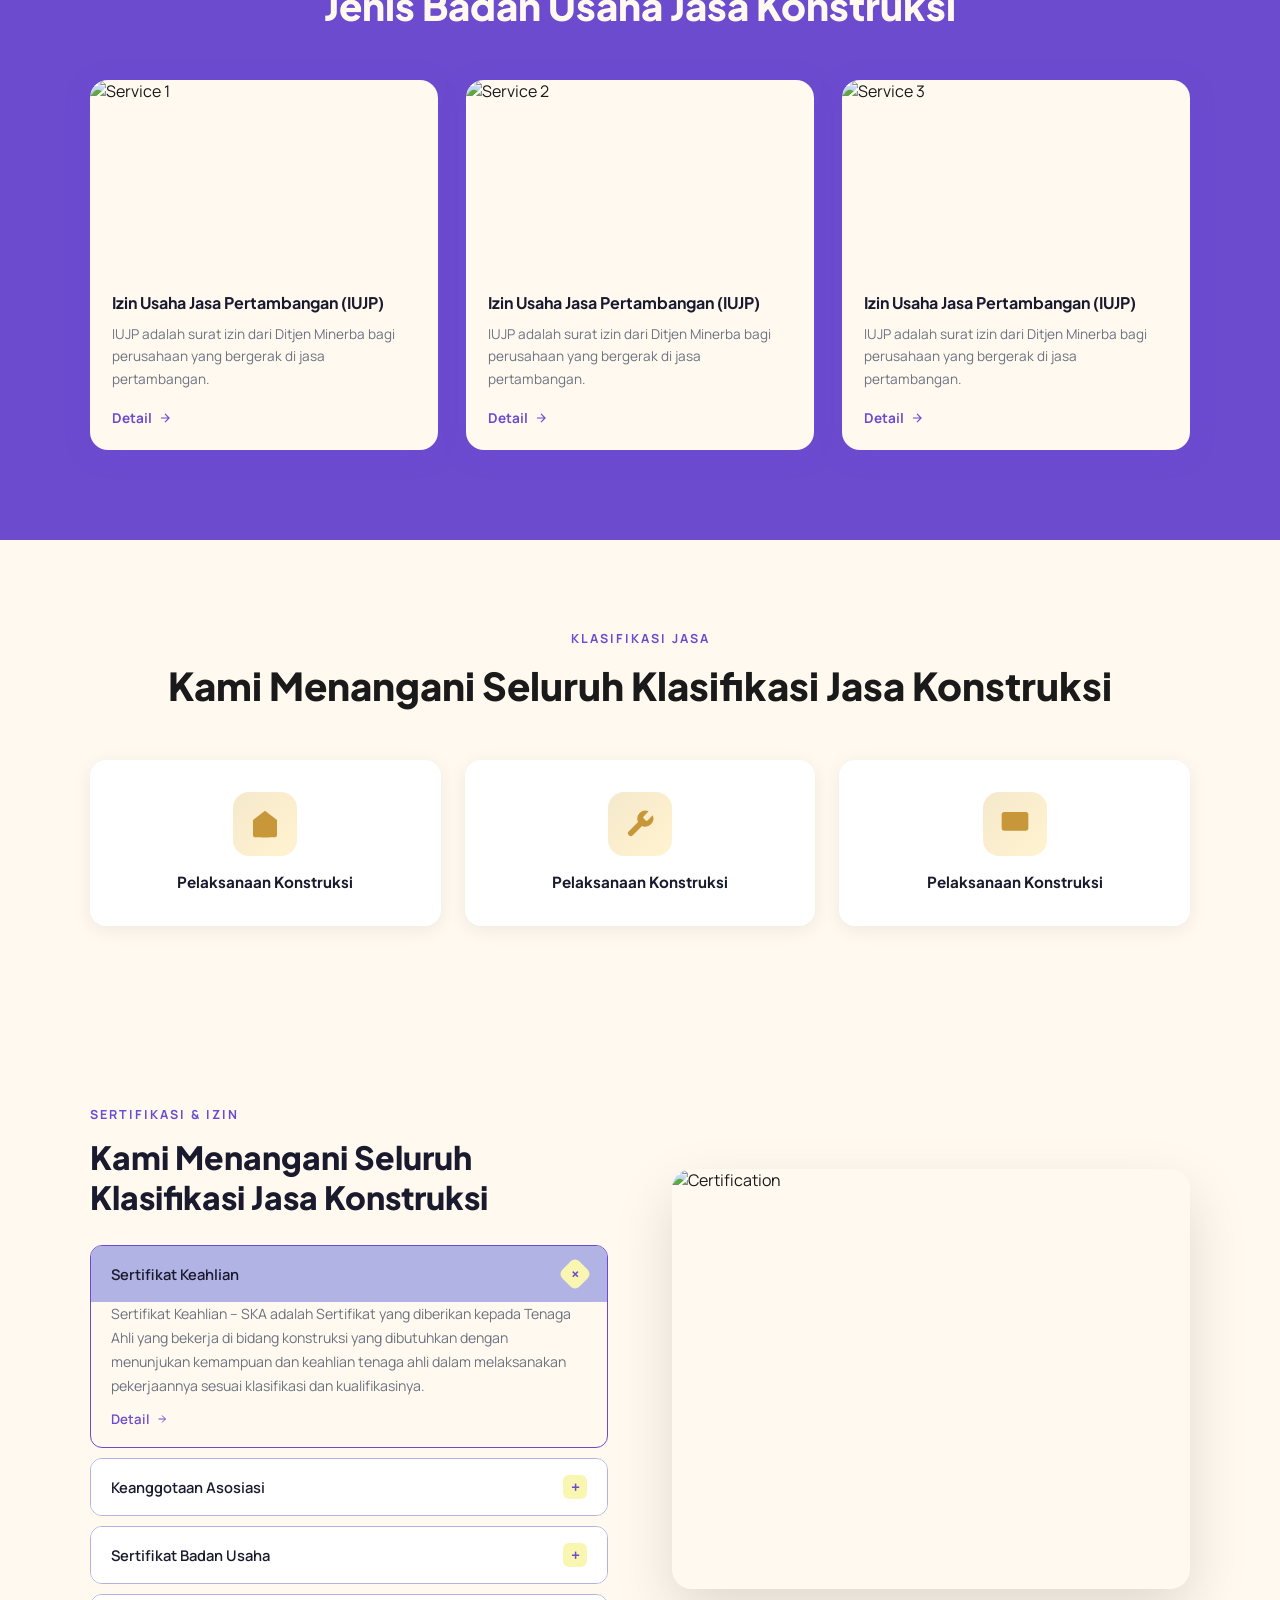
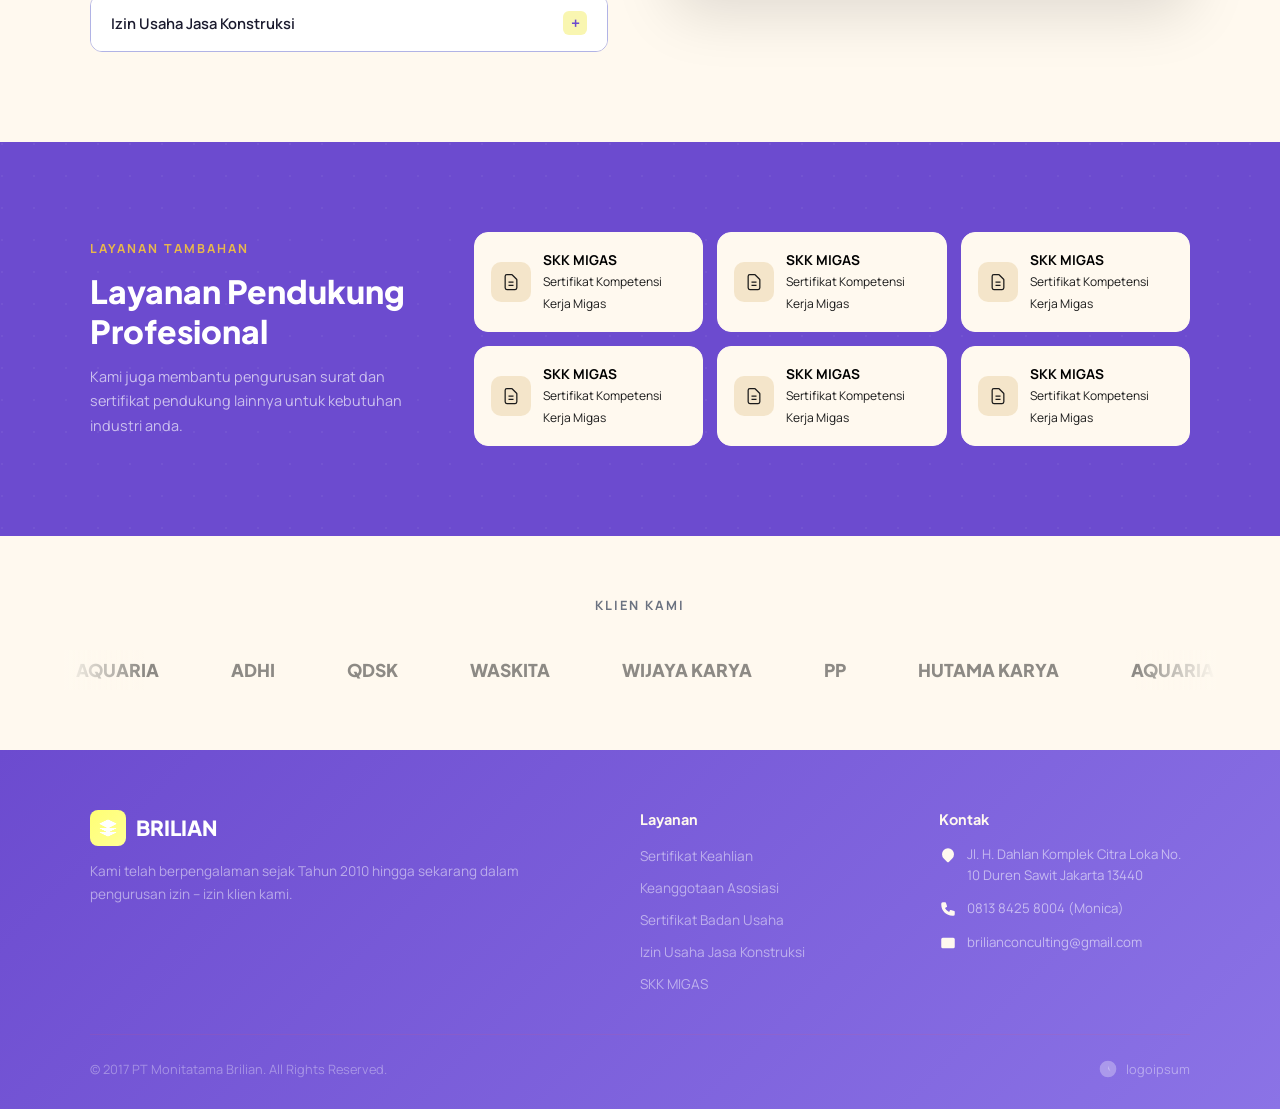
==== commit 4e4a4c74: "tambah file baru" ====
--- a/index.html
+++ b/index.html
@@ -9,24 +9,7 @@
 </head>
 <body>
 
-<!-- NAVBAR -->
-<nav>
-  <a class="logo" href="#">
-    <div class="logo-icon">
-      <svg viewBox="0 0 24 24"><path d="M12 2L2 7l10 5 10-5-10-5zM2 17l10 5 10-5M2 12l10 5 10-5"/></svg>
-    </div>
-    BRILIAN
-  </a>
-  <ul class="nav-links">
-    <li><a href="#">Beranda</a></li>
-    <li><a href="#">Tentang Kami</a></li>
-    <li><a href="#">Layanan</a></li>
-    <li><a href="#">Sertifikasi</a></li>
-    <li><a href="#">Kontak</a></li>
-  </ul>
-  <button class="nav-cta">Konsultasi Gratis</button>
-</nav>
-
+<div id="navbar"></div>
 <!-- HERO -->
 <section class="hero">
   <div class="hero-bg-pattern"></div>
@@ -92,15 +75,15 @@
 
 <!-- LAYANAN -->
 <section class="services">
-  <span class="section-label reveal">Layanan Kami</span>
-  <h2 class="section-title reveal">Jenis Badan Usaha Jasa Konstruksi</h2>
+  <span class="section-labell reveal">Layanan Kami</span>
+  <h2 class="section-titlee reveal">Jenis Badan Usaha Jasa Konstruksi</h2>
   <div class="cards-grid">
     <div class="service-card reveal reveal-d1">
       <div class="card-img"><img src="https://images.unsplash.com/photo-1504307651254-35680f356dfd?w=600&auto=format&fit=crop&q=80" alt="Service 1"></div>
       <div class="card-body">
         <h3>Izin Usaha Jasa Pertambangan (IUJP)</h3>
         <p>IUJP adalah surat izin dari Ditjen Minerba bagi perusahaan yang bergerak di jasa pertambangan.</p>
-        <a href="#" class="card-link">Detail <svg width="14" height="14" fill="none" stroke="currentColor" stroke-width="2" viewBox="0 0 24 24"><path d="M5 12h14M12 5l7 7-7 7"/></svg></a>
+        <a href="iujp.html" class="card-link">Detail <svg width="14" height="14" fill="none" stroke="currentColor" stroke-width="2" viewBox="0 0 24 24"><path d="M5 12h14M12 5l7 7-7 7"/></svg></a>
       </div>
     </div>
     <div class="service-card reveal reveal-d2">
@@ -333,15 +316,6 @@
     if (!isOpen) item.classList.add('open');
   }
 
-  // Navbar scroll effect
-  const nav = document.querySelector('nav');
-  window.addEventListener('scroll', () => {
-    if (window.scrollY > 50) {
-      nav.style.boxShadow = '0 4px 30px rgba(0,0,0,0.12)';
-    } else {
-      nav.style.boxShadow = '0 2px 20px rgba(0,0,0,0.06)';
-    }
-  });
 
   // Smooth counter animation for stats
   function animateCounters() {
@@ -367,5 +341,24 @@
   }, { threshold: 0.5 });
   if (statsSection) statsObs.observe(statsSection);
 </script>
+
+<script>
+  fetch('navbar.html')
+    .then(res => res.text())
+    .then(data => {
+      document.getElementById('navbar').innerHTML = data;
+
+      const nav = document.querySelector('nav');
+
+      window.addEventListener('scroll', () => {
+        if (window.scrollY > 50) {
+          nav.style.boxShadow = '0 4px 30px rgba(0,0,0,0.12)';
+        } else {
+          nav.style.boxShadow = '0 2px 20px rgba(0,0,0,0.06)';
+        }
+      });
+    });
+</script>
+
 </body>
 </html>
--- a/style.css
+++ b/style.css
@@ -36,35 +36,7 @@
     overflow-x: hidden;
   }
 
-  /* ─── NAVBAR ─── */
-  nav {
-    position: fixed; top: 0; left: 0; right: 0; z-index: 1000;
-    background: rgba(255,255,255,0.96);
-    backdrop-filter: blur(12px);
-    border-bottom: 1px solid rgba(200,151,58,0.15);
-    padding: 0 5%;
-    display: flex; align-items: center; justify-content: space-between;
-    height: 68px;
-    box-shadow: 0 2px 20px rgba(0,0,0,0.06);
-    animation: slideDown 0.6s ease both;
-  }
-  @keyframes slideDown { from { transform: translateY(-100%); opacity: 0; } to { transform: translateY(0); opacity: 1; } }
-
-  .logo { display: flex; align-items: center; gap: 10px; font-family: 'Plus Jakarta Sans', sans-serif; font-weight: 800; font-size: 1.3rem; color: var(--dark); text-decoration: none; }
-  .logo-icon { width: 36px; height: 36px; background: linear-gradient(135deg, var(--gold), var(--gold-light)); border-radius: 8px; display: flex; align-items: center; justify-content: center; }
-  .logo-icon svg { width: 20px; height: 20px; fill: white; }
-
-  .nav-links { display: flex; gap: 32px; list-style: none; }
-  .nav-links a { text-decoration: none; color: var(--text); font-size: 0.9rem; font-weight: 500; transition: color 0.2s; }
-  .nav-links a:hover { color: var(--primary); }
-
-  .nav-cta {
-    background: var(--primary);
-    color: white; border: none; padding: 10px 22px; border-radius: 8px;
-    font-family: 'Manrope', sans-serif; font-weight: 600; font-size: 0.88rem;
-    cursor: pointer; transition: all 0.25s; box-shadow: 0 4px 12px rgba(108,75,207,0.3);
-  }
-  .nav-cta:hover { transform: translateY(-1px); box-shadow: 0 6px 18px rgba(108,75,207,0.45); }
+ 
 
   /* ─── HERO ─── */
   .hero {
@@ -180,11 +152,27 @@
     font-size: 0.78rem; font-weight: 700; letter-spacing: 2px;
     text-transform: uppercase; color: var(--primary); margin-bottom: 14px;
   }
+  
+  .section-labell {
+    display: block; text-align: center;
+    font-size: 0.78rem; font-weight: 700; letter-spacing: 2px;
+    text-transform: uppercase; color: var(--cream); margin-bottom: 14px;
+  }
+
   .section-title {
     font-family: 'Plus Jakarta Sans', sans-serif;
     font-size: clamp(1.6rem, 3vw, 2.4rem); font-weight: 800;
     text-align: center; color: var(--text); margin-bottom: 16px;
-  }
+    margin-bottom: 50px;
+  }
+
+  .section-titlee {
+    font-family: 'Plus Jakarta Sans', sans-serif;
+    font-size: clamp(1.6rem, 3vw, 2.4rem); font-weight: 800;
+    text-align: center; color: var(--cream); margin-bottom: 16px;
+    margin-bottom: 50px;
+  }
+
   .section-sub {
     text-align: center; color: var(--text-light); font-size: 0.97rem; line-height: 1.7;
     max-width: 540px; margin: 0 auto 52px;
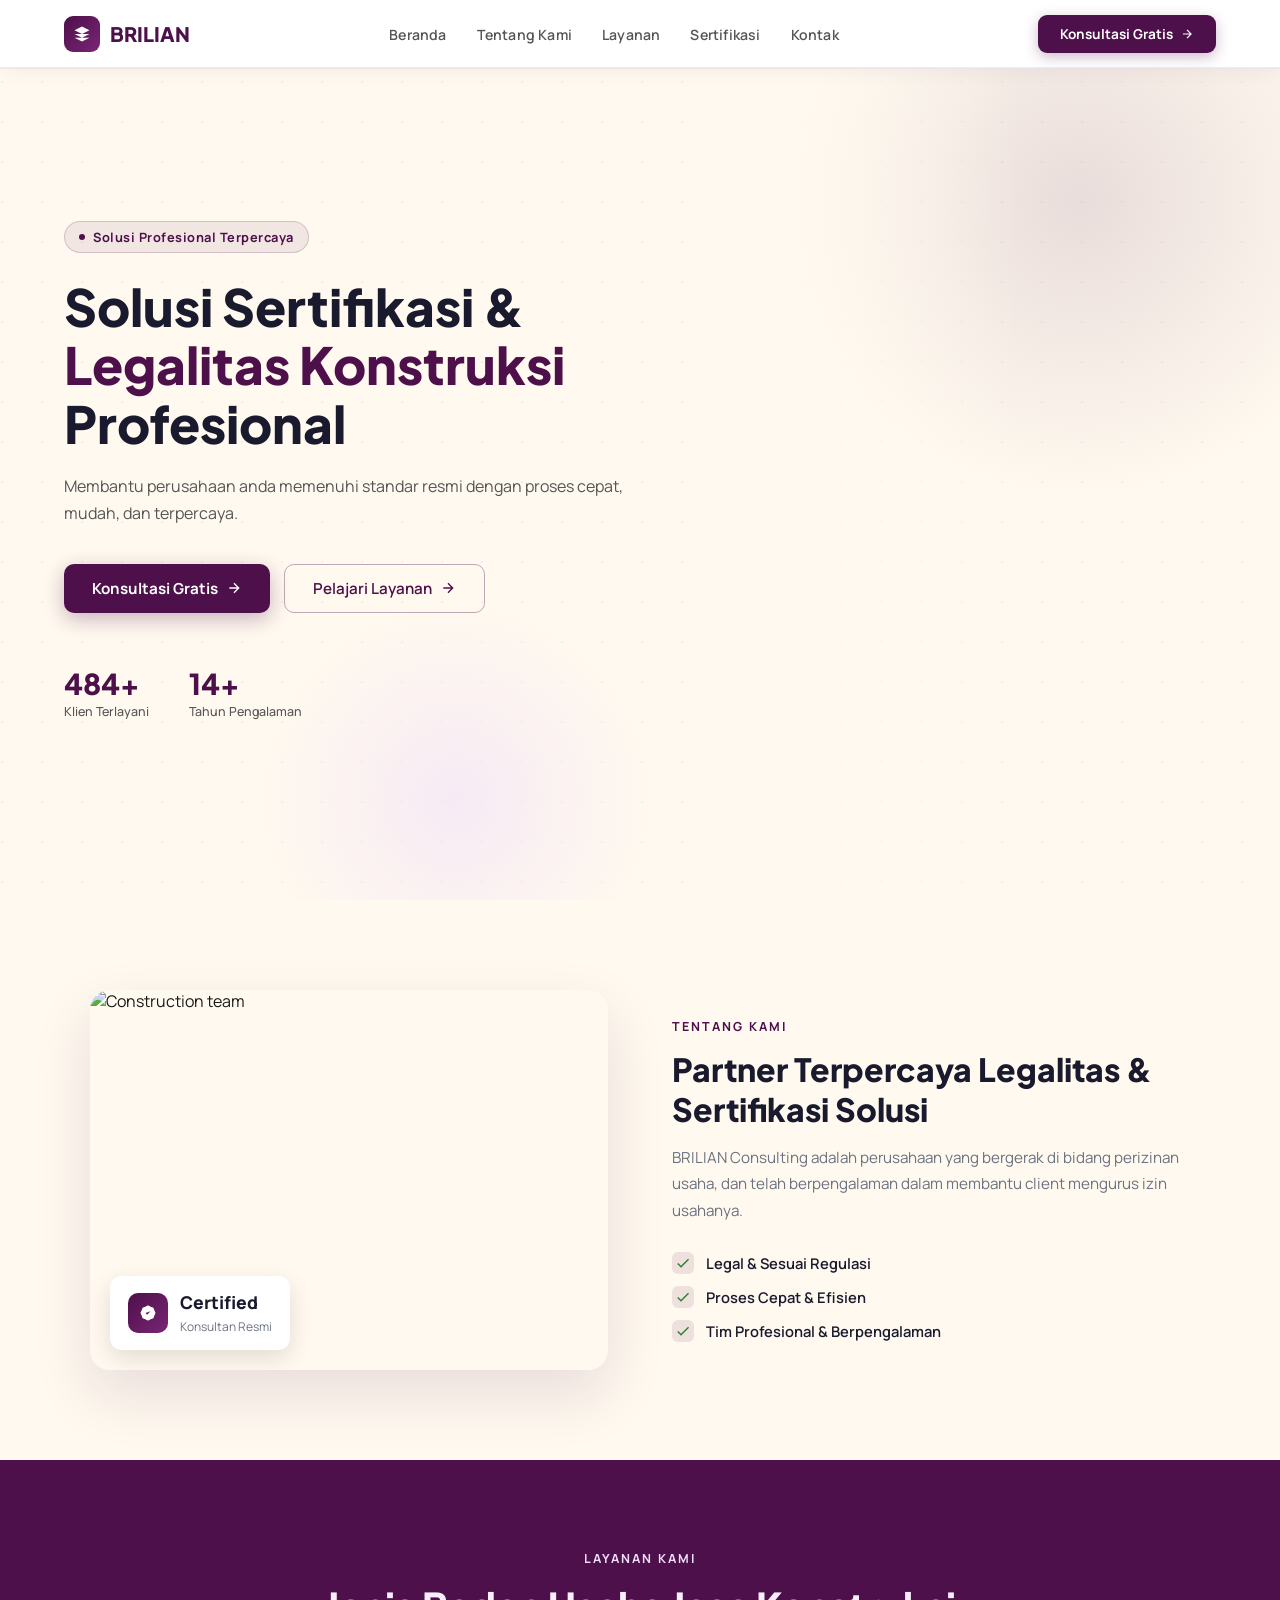
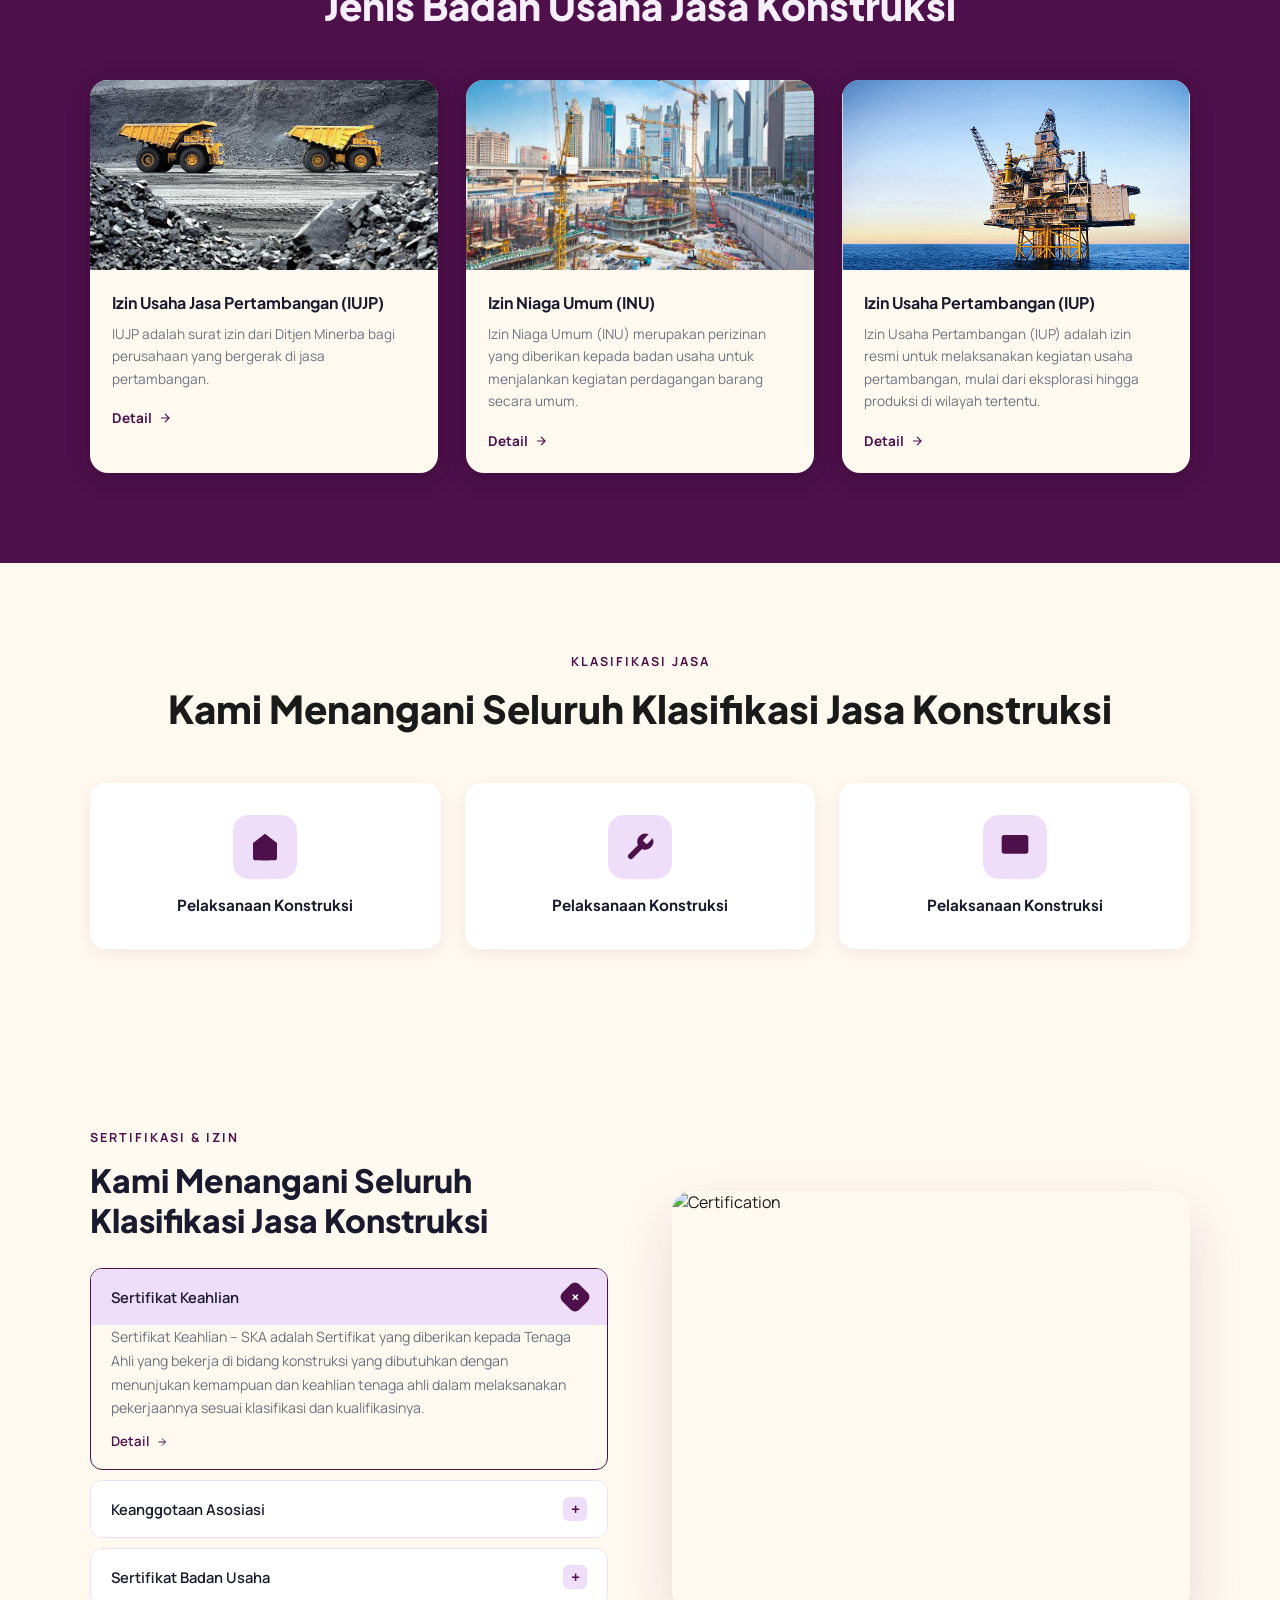
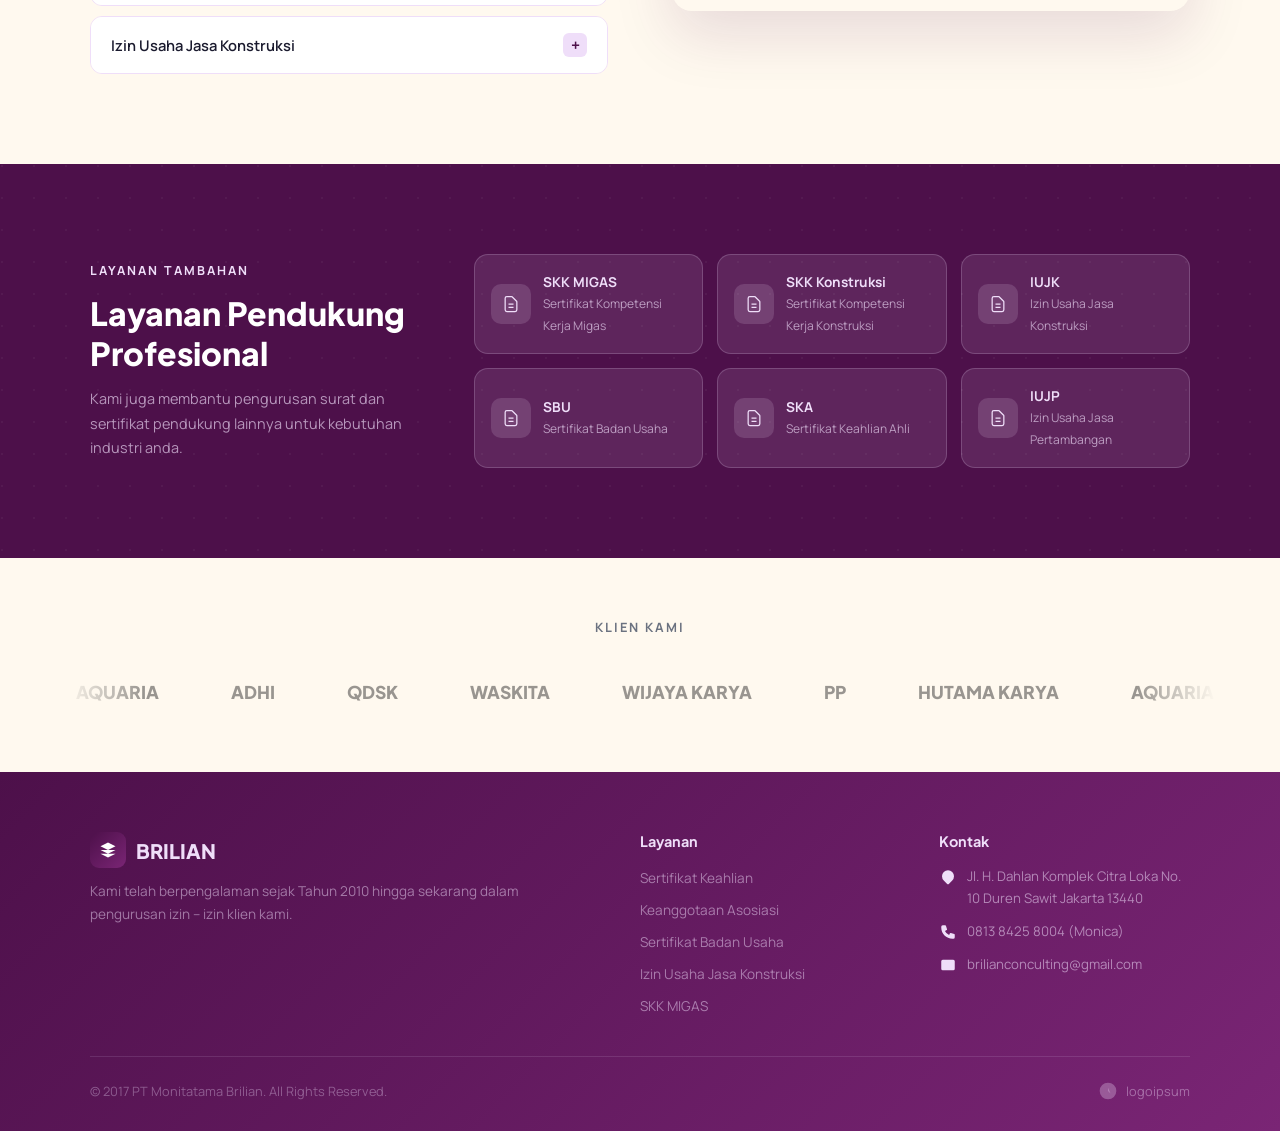
==== commit ed5d8ce3: "update2 project" ====
--- a/index.html
+++ b/index.html
@@ -10,6 +10,7 @@
 <body>
 
 <div id="navbar"></div>
+
 <!-- HERO -->
 <section class="hero">
   <div class="hero-bg-pattern"></div>
@@ -79,7 +80,7 @@
   <h2 class="section-titlee reveal">Jenis Badan Usaha Jasa Konstruksi</h2>
   <div class="cards-grid">
     <div class="service-card reveal reveal-d1">
-      <div class="card-img"><img src="https://images.unsplash.com/photo-1504307651254-35680f356dfd?w=600&auto=format&fit=crop&q=80" alt="Service 1"></div>
+      <div class="card-img"><img src="tambang.jpg" alt="Service 1"></div>
       <div class="card-body">
         <h3>Izin Usaha Jasa Pertambangan (IUJP)</h3>
         <p>IUJP adalah surat izin dari Ditjen Minerba bagi perusahaan yang bergerak di jasa pertambangan.</p>
@@ -87,19 +88,19 @@
       </div>
     </div>
     <div class="service-card reveal reveal-d2">
-      <div class="card-img"><img src="https://images.unsplash.com/photo-1503387762-592deb58ef4e?w=600&auto=format&fit=crop&q=80" alt="Service 2"></div>
+      <div class="card-img"><img src="konstruksi-10.jpg" alt="Service 2"></div>
       <div class="card-body">
-        <h3>Izin Usaha Jasa Pertambangan (IUJP)</h3>
-        <p>IUJP adalah surat izin dari Ditjen Minerba bagi perusahaan yang bergerak di jasa pertambangan.</p>
-        <a href="#" class="card-link">Detail <svg width="14" height="14" fill="none" stroke="currentColor" stroke-width="2" viewBox="0 0 24 24"><path d="M5 12h14M12 5l7 7-7 7"/></svg></a>
+        <h3>Izin Niaga Umum (INU)</h3>
+        <p>Izin Niaga Umum (INU) merupakan perizinan yang diberikan kepada badan usaha untuk menjalankan kegiatan perdagangan barang secara umum.</p>
+        <a href="inu.html" class="card-link">Detail <svg width="14" height="14" fill="none" stroke="currentColor" stroke-width="2" viewBox="0 0 24 24"><path d="M5 12h14M12 5l7 7-7 7"/></svg></a>
       </div>
     </div>
     <div class="service-card reveal reveal-d3">
-      <div class="card-img"><img src="https://images.unsplash.com/photo-1541888946425-d81bb19240f5?w=600&auto=format&fit=crop&q=80" alt="Service 3"></div>
+      <div class="card-img"><img src="oil.jpg" alt="Service 3"></div>
       <div class="card-body">
-        <h3>Izin Usaha Jasa Pertambangan (IUJP)</h3>
-        <p>IUJP adalah surat izin dari Ditjen Minerba bagi perusahaan yang bergerak di jasa pertambangan.</p>
-        <a href="#" class="card-link">Detail <svg width="14" height="14" fill="none" stroke="currentColor" stroke-width="2" viewBox="0 0 24 24"><path d="M5 12h14M12 5l7 7-7 7"/></svg></a>
+        <h3>Izin Usaha Pertambangan (IUP)</h3>
+        <p>Izin Usaha Pertambangan (IUP) adalah izin resmi untuk melaksanakan kegiatan usaha pertambangan, mulai dari eksplorasi hingga produksi di wilayah tertentu.</p>
+        <a href="iup.html" class="card-link">Detail <svg width="14" height="14" fill="none" stroke="currentColor" stroke-width="2" viewBox="0 0 24 24"><path d="M5 12h14M12 5l7 7-7 7"/></svg></a>
       </div>
     </div>
   </div>
@@ -204,28 +205,40 @@
     </div>
     <div class="skk-grid reveal-right">
       <div class="skk-card reveal-d1">
-        <div class="skk-icon"><svg viewBox="0 0 24 24"><path d="M9 12h6m-6 4h6m2 5H7a2 2 0 01-2-2V5a2 2 0 012-2h5.586a1 1 0 01.707.293l5.414 5.414a1 1 0 01.293.707V19a2 2 0 01-2 2z" stroke="currentColor" stroke-width="1.5" fill="none"/></svg></div>
+        <div class="skk-icon">
+          <svg viewBox="0 0 24 24" fill="none" stroke="#EFDEF9" stroke-width="1.5"><path d="M9 12h6m-6 4h6m2 5H7a2 2 0 01-2-2V5a2 2 0 012-2h5.586a1 1 0 01.707.293l5.414 5.414a1 1 0 01.293.707V19a2 2 0 01-2 2z"/></svg>
+        </div>
         <div class="skk-text"><strong>SKK MIGAS</strong><span>Sertifikat Kompetensi Kerja Migas</span></div>
       </div>
       <div class="skk-card reveal-d2">
-        <div class="skk-icon"><svg viewBox="0 0 24 24"><path d="M9 12h6m-6 4h6m2 5H7a2 2 0 01-2-2V5a2 2 0 012-2h5.586a1 1 0 01.707.293l5.414 5.414a1 1 0 01.293.707V19a2 2 0 01-2 2z" stroke="currentColor" stroke-width="1.5" fill="none"/></svg></div>
-        <div class="skk-text"><strong>SKK MIGAS</strong><span>Sertifikat Kompetensi Kerja Migas</span></div>
+        <div class="skk-icon">
+          <svg viewBox="0 0 24 24" fill="none" stroke="#EFDEF9" stroke-width="1.5"><path d="M9 12h6m-6 4h6m2 5H7a2 2 0 01-2-2V5a2 2 0 012-2h5.586a1 1 0 01.707.293l5.414 5.414a1 1 0 01.293.707V19a2 2 0 01-2 2z"/></svg>
+        </div>
+        <div class="skk-text"><strong>SKK Konstruksi</strong><span>Sertifikat Kompetensi Kerja Konstruksi</span></div>
       </div>
       <div class="skk-card reveal-d3">
-        <div class="skk-icon"><svg viewBox="0 0 24 24"><path d="M9 12h6m-6 4h6m2 5H7a2 2 0 01-2-2V5a2 2 0 012-2h5.586a1 1 0 01.707.293l5.414 5.414a1 1 0 01.293.707V19a2 2 0 01-2 2z" stroke="currentColor" stroke-width="1.5" fill="none"/></svg></div>
-        <div class="skk-text"><strong>SKK MIGAS</strong><span>Sertifikat Kompetensi Kerja Migas</span></div>
+        <div class="skk-icon">
+          <svg viewBox="0 0 24 24" fill="none" stroke="#EFDEF9" stroke-width="1.5"><path d="M9 12h6m-6 4h6m2 5H7a2 2 0 01-2-2V5a2 2 0 012-2h5.586a1 1 0 01.707.293l5.414 5.414a1 1 0 01.293.707V19a2 2 0 01-2 2z"/></svg>
+        </div>
+        <div class="skk-text"><strong>IUJK</strong><span>Izin Usaha Jasa Konstruksi</span></div>
       </div>
       <div class="skk-card reveal-d4">
-        <div class="skk-icon"><svg viewBox="0 0 24 24"><path d="M9 12h6m-6 4h6m2 5H7a2 2 0 01-2-2V5a2 2 0 012-2h5.586a1 1 0 01.707.293l5.414 5.414a1 1 0 01.293.707V19a2 2 0 01-2 2z" stroke="currentColor" stroke-width="1.5" fill="none"/></svg></div>
-        <div class="skk-text"><strong>SKK MIGAS</strong><span>Sertifikat Kompetensi Kerja Migas</span></div>
+        <div class="skk-icon">
+          <svg viewBox="0 0 24 24" fill="none" stroke="#EFDEF9" stroke-width="1.5"><path d="M9 12h6m-6 4h6m2 5H7a2 2 0 01-2-2V5a2 2 0 012-2h5.586a1 1 0 01.707.293l5.414 5.414a1 1 0 01.293.707V19a2 2 0 01-2 2z"/></svg>
+        </div>
+        <div class="skk-text"><strong>SBU</strong><span>Sertifikat Badan Usaha</span></div>
       </div>
       <div class="skk-card reveal-d5">
-        <div class="skk-icon"><svg viewBox="0 0 24 24"><path d="M9 12h6m-6 4h6m2 5H7a2 2 0 01-2-2V5a2 2 0 012-2h5.586a1 1 0 01.707.293l5.414 5.414a1 1 0 01.293.707V19a2 2 0 01-2 2z" stroke="currentColor" stroke-width="1.5" fill="none"/></svg></div>
-        <div class="skk-text"><strong>SKK MIGAS</strong><span>Sertifikat Kompetensi Kerja Migas</span></div>
+        <div class="skk-icon">
+          <svg viewBox="0 0 24 24" fill="none" stroke="#EFDEF9" stroke-width="1.5"><path d="M9 12h6m-6 4h6m2 5H7a2 2 0 01-2-2V5a2 2 0 012-2h5.586a1 1 0 01.707.293l5.414 5.414a1 1 0 01.293.707V19a2 2 0 01-2 2z"/></svg>
+        </div>
+        <div class="skk-text"><strong>SKA</strong><span>Sertifikat Keahlian Ahli</span></div>
       </div>
       <div class="skk-card reveal-d6">
-        <div class="skk-icon"><svg viewBox="0 0 24 24"><path d="M9 12h6m-6 4h6m2 5H7a2 2 0 01-2-2V5a2 2 0 012-2h5.586a1 1 0 01.707.293l5.414 5.414a1 1 0 01.293.707V19a2 2 0 01-2 2z" stroke="currentColor" stroke-width="1.5" fill="none"/></svg></div>
-        <div class="skk-text"><strong>SKK MIGAS</strong><span>Sertifikat Kompetensi Kerja Migas</span></div>
+        <div class="skk-icon">
+          <svg viewBox="0 0 24 24" fill="none" stroke="#EFDEF9" stroke-width="1.5"><path d="M9 12h6m-6 4h6m2 5H7a2 2 0 01-2-2V5a2 2 0 012-2h5.586a1 1 0 01.707.293l5.414 5.414a1 1 0 01.293.707V19a2 2 0 01-2 2z"/></svg>
+        </div>
+        <div class="skk-text"><strong>IUJP</strong><span>Izin Usaha Jasa Pertambangan</span></div>
       </div>
     </div>
   </div>
@@ -258,11 +271,13 @@
 <footer>
   <div class="footer-inner">
     <div class="footer-brand">
-      <a class="logo" href="#" style="color:white;">
-        <div class="logo-icon"><svg viewBox="0 0 24 24" fill="white"><path d="M12 2L2 7l10 5 10-5-10-5zM2 17l10 5 10-5M2 12l10 5 10-5"/></svg></div>
+      <a class="logo" href="#" style="color: #EFDEF9;">
+        <div class="logo-icon">
+          <svg viewBox="0 0 24 24"><path d="M12 2L2 7l10 5 10-5-10-5zM2 17l10 5 10-5M2 12l10 5 10-5"/></svg>
+        </div>
         BRILIAN
       </a>
-      <p style="margin-top:12px;">Kami telah berpengalaman sejak Tahun 2010 hingga sekarang dalam pengurusan izin – izin klien kami.</p>
+      <p>Kami telah berpengalaman sejak Tahun 2010 hingga sekarang dalam pengurusan izin – izin klien kami.</p>
     </div>
     <div class="footer-col">
       <h4>Layanan</h4>
@@ -316,21 +331,19 @@
     if (!isOpen) item.classList.add('open');
   }
 
-
-  // Smooth counter animation for stats
+  // Counter animation
   function animateCounters() {
     document.querySelectorAll('.stat-num').forEach(el => {
       const text = el.textContent;
-      const num = parseFloat(text);
+      const num  = parseFloat(text);
       const suffix = text.replace(/[\d.]/g, '');
       let start = 0;
-      const end = num;
       const duration = 1800;
-      const step = (end / duration) * 16;
+      const step = (num / duration) * 16;
       const timer = setInterval(() => {
         start += step;
-        if (start >= end) { start = end; clearInterval(timer); }
-        el.textContent = (Number.isInteger(end) ? Math.floor(start) : start.toFixed(0)) + suffix;
+        if (start >= num) { start = num; clearInterval(timer); }
+        el.textContent = Math.floor(start) + suffix;
       }, 16);
     });
   }
@@ -347,15 +360,11 @@
     .then(res => res.text())
     .then(data => {
       document.getElementById('navbar').innerHTML = data;
-
       const nav = document.querySelector('nav');
-
       window.addEventListener('scroll', () => {
-        if (window.scrollY > 50) {
-          nav.style.boxShadow = '0 4px 30px rgba(0,0,0,0.12)';
-        } else {
-          nav.style.boxShadow = '0 2px 20px rgba(0,0,0,0.06)';
-        }
+        nav.style.boxShadow = window.scrollY > 50
+          ? '0 4px 30px rgba(0,0,0,0.12)'
+          : '0 2px 20px rgba(0,0,0,0.06)';
       });
     });
 </script>
--- a/style.css
+++ b/style.css
@@ -1,425 +1,916 @@
 :root {
-    /* PRIMARY */
-  --primary: #6C4BCF;
-  --primary-dark: #5A3FC0;
-  --primary-light: #8B73E6;
-
-    --gold: #C8973A;
-    --gold-light: #E8B84B;
-    --gold-pale: #F5E9CC;
-    --dark: #1A1A2E;
-    --dark2: #16213E;
-    --navy: #0F3460;
-    --purple: #B1B3E5;
-    --purple-dark: #6c4bcf;
-    --cream: #FFF9EF;
-    --cream2: #FFF9EF;
-    --white: #FFFFFF;
-    --gray: #6B7280;
-    --gray-light: #E5E7EB;
-    --text: #2D2D2D;
-    --green: #2E7D32;
-    /* TEXT */
-  --text: #1A1A1A;
+  /* ─── BRAND COLORS ─── */
+  --primary:       #EFDEF9;
+  --primary-dark:  #4D104A;
+  --primary-mid:   #7A2575;
+  --primary-light: #F7EFFC;
+
+  --gold:       #C8973A;
+  --gold-light: #E8B84B;
+  --gold-pale:  #F5E9CC;
+
+  --dark:  #1A1A2E;
+  --dark2: #16213E;
+
+  --purple:      #EFDEF9;
+  --purple-dark: #4D104A;
+
+  --cream:  #FFF9EF;
+  --cream2: #FFF9EF;
+  --white:  #FFFFFF;
+
+  --gray:       #6B7280;
+  --gray-light: #E5E7EB;
+
+  --text:       #1A1A1A;
   --text-light: #555;
   --text-muted: #8A8A8A;
-  }
-
-  * { margin: 0; padding: 0; box-sizing: border-box; }
-
-  html { scroll-behavior: smooth; }
-
-  body {
-    font-family: 'Manrope', sans-serif;
-    color: var(--text);
-    background: var(--white);
-    overflow-x: hidden;
-  }
-
- 
-
-  /* ─── HERO ─── */
-  .hero {
-    min-height: 100vh;
-    background: linear-gradient(135deg, #FFF9EF 0%, #FFF9EF 100%);
-    position: relative; overflow: hidden;
-    display: flex; align-items: center;
-    padding: 100px 5% 60px;
-  }
-
-  .hero-bg-pattern {
-    position: absolute; inset: 0; opacity: 0.06;
-    background-image: radial-gradient(circle at 2px 2px, var(--gold) 1px, transparent 0);
-    background-size: 40px 40px;
-  }
-
-  .hero-glow {
-    position: absolute;
-    width: 600px; height: 600px;
-    background: radial-gradient(circle, rgba(200,151,58,0.2) 0%, transparent 70%);
-    top: -100px; right: -100px; pointer-events: none;
-    animation: glowPulse 4s ease-in-out infinite;
-  }
-  .hero-glow2 {
-    position: absolute;
-    width: 400px; height: 400px;
-    background: radial-gradient(circle, rgba(83,52,131,0.3) 0%, transparent 70%);
-    bottom: -100px; left: 20%; pointer-events: none;
-    animation: glowPulse 5s ease-in-out infinite 1s;
-  }
-  @keyframes glowPulse { 0%,100%{opacity:0.6;transform:scale(1);} 50%{opacity:1;transform:scale(1.1);} }
-
-  .hero-content {
-    position: relative; z-index: 2;
-    max-width: 580px;
-    animation: heroFadeUp 0.9s ease 0.3s both;
-  }
-  @keyframes heroFadeUp { from{opacity:0;transform:translateY(40px);} to{opacity:1;transform:translateY(0);} }
-
-  .hero-badge {
-    display: inline-flex; align-items: center; gap: 8px;
-    background: rgba(108,75,207,0.1);
-    border: 1px solid rgba(108,75,207,0.2);
-    color: var(--primary); padding: 6px 14px; border-radius: 50px;
-    font-size: 0.8rem; font-weight: 600; letter-spacing: 0.5px;
-    margin-bottom: 24px;
-    animation: heroFadeUp 0.9s ease 0.5s both;
-  }
-  .hero-badge::before { content: ''; width: 6px; height: 6px; background: var(--primary); border-radius: 50%; animation: blink 1.5s ease-in-out infinite; }
-  @keyframes blink { 0%,100%{opacity:1;} 50%{opacity:0.2;} }
-
-  .hero h1 {
-    font-family: 'Plus Jakarta Sans', sans-serif;
-    font-size: clamp(2.2rem, 4vw, 3.2rem);
-    font-weight: 800; line-height: 1.15;
-    color: var(--text); margin-bottom: 20px;
-    animation: heroFadeUp 0.9s ease 0.6s both;
-  }
-  .hero h1 span { color: var(--primary); }
-
-  .hero p {
-    color: var(--text-light); font-size: 1rem; line-height: 1.7;
-    margin-bottom: 36px;
-    animation: heroFadeUp 0.9s ease 0.75s both;
-  }
-
-  .hero-btns {
-    display: flex; gap: 14px; flex-wrap: wrap;
-    animation: heroFadeUp 0.9s ease 0.9s both;
-  }
-  .btn-primary {
-    background: var(--primary);
-    color: white; border: none; padding: 13px 28px; border-radius: 10px;
-    font-family: 'Manrope', sans-serif; font-weight: 700; font-size: 0.95rem;
-    cursor: pointer; transition: all 0.3s; box-shadow: 0 6px 20px rgba(108,75,207,0.3);
-    text-decoration: none; display: inline-flex; align-items: center; gap: 8px;
-  }
-  .btn-primary:hover { transform: translateY(-2px); box-shadow: 0 10px 28px rgba(108,75,207,0.55); }
-  .btn-secondary {
-    background: transparent; color: var(--primary);
-    border: 1.5px solid rgba(108,75,207,0.55);;
-    padding: 13px 28px; border-radius: 10px;
-    font-family: 'Manrope', sans-serif; font-weight: 600; font-size: 0.95rem;
-    cursor: pointer; transition: all 0.3s; text-decoration: none;
-    display: inline-flex; align-items: center; gap: 8px;
-  }
-  .btn-secondary:hover { border-color: rgba(108,75,207,0.3); color: var(--primary-light); }
-
-  .hero-stats {
-    display: flex; gap: 40px; margin-top: 52px;
-    animation: heroFadeUp 0.9s ease 1.05s both;
-  }
-  .stat { }
-  .stat-num { font-family: 'Plus Jakarta Sans', sans-serif; font-size: 1.8rem; font-weight: 800; color: var(--primary); }
-  .stat-label { font-size: 0.78rem; color: var( --text-light); font-weight: 500; margin-top: 2px; }
-
-  .hero-image-side {
-    position: absolute; right: 0; top: 0; bottom: 0; width: 45%;
-    overflow: hidden;
-    animation: heroImgReveal 1.2s ease 0.4s both;
-  }
-  @keyframes heroImgReveal { from{opacity:0;transform:translateX(60px);} to{opacity:1;transform:translateX(0);} }
-  .hero-image-side img { width: 100%; height: 100%; object-fit: cover; opacity: 0.35; }
-  .hero-image-side::after {
-    content: ''; position: absolute; inset: 0;
-    background: linear-gradient(to right, var(#FFF9EF) 0%, transparent 50%);
-  }
-
-  /* ─── SECTION COMMONS ─── */
-  section { padding: 90px 5%; }
-  .section-label {
-    display: block; text-align: center;
-    font-size: 0.78rem; font-weight: 700; letter-spacing: 2px;
-    text-transform: uppercase; color: var(--primary); margin-bottom: 14px;
-  }
-  
-  .section-labell {
-    display: block; text-align: center;
-    font-size: 0.78rem; font-weight: 700; letter-spacing: 2px;
-    text-transform: uppercase; color: var(--cream); margin-bottom: 14px;
-  }
-
-  .section-title {
-    font-family: 'Plus Jakarta Sans', sans-serif;
-    font-size: clamp(1.6rem, 3vw, 2.4rem); font-weight: 800;
-    text-align: center; color: var(--text); margin-bottom: 16px;
-    margin-bottom: 50px;
-  }
-
-  .section-titlee {
-    font-family: 'Plus Jakarta Sans', sans-serif;
-    font-size: clamp(1.6rem, 3vw, 2.4rem); font-weight: 800;
-    text-align: center; color: var(--cream); margin-bottom: 16px;
-    margin-bottom: 50px;
-  }
-
-  .section-sub {
-    text-align: center; color: var(--text-light); font-size: 0.97rem; line-height: 1.7;
-    max-width: 540px; margin: 0 auto 52px;
-  }
-
-  /* ─── ABOUT ─── */
-  .about { background: var(--cream); }
-  .about-inner {
-    display: grid; grid-template-columns: 1fr 1fr; gap: 64px;
-    align-items: center; max-width: 1100px; margin: 0 auto;
-  }
-  .about-img-wrap {
-    position: relative; border-radius: 20px; overflow: hidden;
-    box-shadow: 0 24px 60px rgba(0,0,0,0.14);
-    animation: fadeInLeft 0.8s ease both;
-  }
-  @keyframes fadeInLeft { from{opacity:0;transform:translateX(-40px);} to{opacity:1;transform:translateX(0);} }
-  .about-img-wrap img { width: 100%; height: 380px; object-fit: cover; display: block; }
-  .about-img-badge {
-    position: absolute; bottom: 20px; left: 20px;
-    background: white; border-radius: 12px; padding: 14px 18px;
-    box-shadow: 0 8px 24px rgba(0,0,0,0.12);
-    display: flex; align-items: center; gap: 12px;
-  }
-  .about-img-badge .badge-icon { width: 40px; height: 40px; background: linear-gradient(135deg, var(--primary), var(--primary-light)); border-radius: 10px; display: flex; align-items: center; justify-content: center; }
-  .about-img-badge .badge-icon svg { width: 20px; height: 20px; fill: white; }
-  .badge-text strong { display: block; font-size: 1.1rem; font-weight: 800; color: var(--dark); }
-  .badge-text span { font-size: 0.75rem; color: var(--gray); }
-
-  .about-text { animation: fadeInRight 0.8s ease both; }
-  @keyframes fadeInRight { from{opacity:0;transform:translateX(40px);} to{opacity:1;transform:translateX(0);} }
-  .about-text .section-label { text-align: left; }
-  .about-text h2 { font-family: 'Plus Jakarta Sans', sans-serif; font-size: clamp(1.5rem,2.5vw,2.1rem); font-weight: 800; color: var(--dark); margin-bottom: 16px; }
-  .about-text p { color: var(--gray); line-height: 1.75; font-size: 0.95rem; margin-bottom: 28px; }
-
-  .check-list { list-style: none; display: flex; flex-direction: column; gap: 12px; }
-  .check-list li {
-    display: flex; align-items: center; gap: 12px;
-    font-weight: 600; font-size: 0.92rem; color: var(--dark);
-  }
-  .check-list li::before {
-    content: ''; width: 22px; height: 22px; flex-shrink: 0;
-    background: rgba(95, 50, 168, 0.12); border-radius: 6px;
-    display: flex; align-items: center; justify-content: center;
-    background-image: url("data:image/svg+xml,%3Csvg xmlns='http://www.w3.org/2000/svg' viewBox='0 0 24 24' fill='%232E7D32'%3E%3Cpath d='M9 16.17L4.83 12l-1.42 1.41L9 19 21 7l-1.41-1.41z'/%3E%3C/svg%3E");
-    background-repeat: no-repeat; background-position: center; background-size: 16px;
-    background-color: rgba(91, 47, 148, 0.226);
-  }
-
-  /* ─── SERVICES ─── */
-  .services { background: var(--primary); }
-  .cards-grid {
-    display: grid; grid-template-columns: repeat(3, 1fr); gap: 28px;
-    max-width: 1100px; margin: 0 auto;
-  }
-  .service-card {
-    border-radius: 18px; overflow: hidden; background: var(--cream);
-    box-shadow: 0 4px 24px rgba(108,75,207,0.3);
-    transition: all 0.35s cubic-bezier(0.34, 1.56, 0.64, 1);
-    cursor: pointer;
-  }
-  .service-card:hover { transform: translateY(-10px); box-shadow: 0 20px 48px rgba(108,75,207,0.3); }
-  .service-card:hover .card-img img { transform: scale(1.06); }
-  .card-img { height: 190px; overflow: hidden; }
-  .card-img img { width: 100%; height: 100%; object-fit: cover; transition: transform 0.5s ease; }
-  .card-body { padding: 22px; }
-  .card-body h3 { font-family: 'Plus Jakarta Sans', sans-serif; font-size: 1rem; font-weight: 700; color: var(--dark); margin-bottom: 10px; }
-  .card-body p { font-size: 0.85rem; color: var(--gray); line-height: 1.65; margin-bottom: 16px; }
-  .card-link {
-    display: inline-flex; align-items: center; gap: 6px;
-    color: var(--primary); font-weight: 700; font-size: 0.85rem; text-decoration: none;
-    transition: gap 0.25s;
-  }
-  .card-link:hover { gap: 10px; }
-
-  /* ─── KLASIFIKASI ─── */
-  .klasifikasi { background: var(--cream2); }
-  .klas-grid {
-    display: grid; grid-template-columns: repeat(3, 1fr); gap: 24px;
-    max-width: 1100px; margin: 0 auto;
-  }
-  .klas-card {
-    background: white; border-radius: 16px; padding: 32px 24px;
-    text-align: center; box-shadow: 0 4px 20px rgba(0,0,0,0.07);
-    transition: all 0.3s ease;
-    border-bottom: 3px solid transparent;
-  }
-  .klas-card:hover { transform: translateY(-6px); border-bottom-color: var(--primary); box-shadow: 0 16px 40px rgba(0,0,0,0.12); }
-  .klas-icon {
-    width: 64px; height: 64px; margin: 0 auto 16px;
-    background: linear-gradient(135deg, var(--gold-pale), #FFF3D0);
-    border-radius: 16px; display: flex; align-items: center; justify-content: center;
-  }
-  .klas-icon svg { width: 32px; height: 32px; fill: var(--gold); }
-  .klas-card h3 { font-family: 'Plus Jakarta Sans', sans-serif; font-size: 0.95rem; font-weight: 700; color: var(--dark); }
-
-  /* ─── SERTIFIKAT ─── */
-  .sertifikat { background: var(--cream2); }
-  .sert-inner {
-    display: grid; grid-template-columns: 1fr 1fr; gap: 64px;
-    align-items: center; max-width: 1100px; margin: 0 auto;
-  }
-  .sert-left .section-label { text-align: left; }
-  .sert-left h2 { font-family: 'Plus Jakarta Sans', sans-serif; font-size: clamp(1.5rem,2.5vw,2.1rem); font-weight: 800; color: var(--dark); margin-bottom: 28px; }
-
-  .accordion { display: flex; flex-direction: column; gap: 10px; }
-  .acc-item {
-    border: 1.5px solid var(--purple); border-radius: 12px; overflow: hidden;
-    transition: border-color 0.25s;
-  }
-  .acc-item.open { border-color: var(--primary); }
-  .acc-header {
-    display: flex; align-items: center; justify-content: space-between;
-    padding: 16px 20px; cursor: pointer; background: white;
-    font-weight: 600; font-size: 0.92rem; color: var(--dark);
-    transition: background 0.2s;
-    user-select: none;
-  }
-  .acc-item.open .acc-header { background: var(--purple); }
-  .acc-icon {
-    width: 24px; height: 24px; border-radius: 6px;
-    background: #F9F6B1; display: flex; align-items: center; justify-content: center;
-    font-size: 1rem; font-weight: 700; color: var(--primary); transition: all 0.25s;
-    flex-shrink: 0;
-  }
-  .acc-item.open .acc-icon { background: #F9F6B1; color: var(--primary); transform: rotate(45deg); }
-  .acc-body { max-height: 0; overflow: hidden; transition: max-height 0.35s ease, padding 0.35s ease; }
-  .acc-body-inner { padding: 0 20px 16px; font-size: 0.88rem; color: var(--gray); line-height: 1.7; }
-  .acc-item.open .acc-body { max-height: 200px; }
-  .acc-link { display: inline-flex; align-items: center; gap: 6px; color: var(--primary); font-weight: 600; font-size: 0.83rem; text-decoration: none; margin-top: 10px; }
-
-  .sert-right { border-radius: 20px; overflow: hidden; box-shadow: 0 24px 60px rgba(0,0,0,0.13); }
-  .sert-right img { width: 100%; height: 420px; object-fit: cover; display: block; }
-
-  /* ─── LAYANAN TAMBAHAN ─── */
-  .layanan-tambahan {
-    background: var(--primary);
-    position: relative; overflow: hidden;
-  }
-  .layanan-tambahan::before {
-    content: ''; position: absolute; inset: 0; opacity: 0.05;
-    background-image: radial-gradient(circle at 2px 2px, white 1px, transparent 0);
-    background-size: 32px 32px;
-  }
-  .lt-inner {
-    display: grid; grid-template-columns: 320px 1fr; gap: 64px;
-    align-items: center; max-width: 1100px; margin: 0 auto; position: relative; z-index: 1;
-  }
-  .lt-left .section-label { text-align: left; color: var(--gold-light); }
-  .lt-left h2 { font-family: 'Plus Jakarta Sans', sans-serif; font-size: clamp(1.5rem,2.5vw,2.1rem); font-weight: 800; color: white; margin-bottom: 14px; }
-  .lt-left p { color: rgba(255,255,255,0.65); font-size: 0.9rem; line-height: 1.7; }
-
-  .skk-grid { display: grid; grid-template-columns: repeat(3, 1fr); gap: 14px; }
-  .skk-card {
-    background: var(--cream); border: 1px solid #FFF9EF;
-    border-radius: 14px; padding: 18px 16px;
-    display: flex; align-items: center; gap: 12px;
-    transition: all 0.3s; cursor: pointer;
-  }
-  .skk-card:hover { background: #fffefdce; border-color: rgba(238, 233, 222, 0.4); transform: scale(1.02); }
-  .skk-icon {
-    width: 40px; height: 40px; flex-shrink: 0;
-    background: rgba(200,151,58,0.2); border-radius: 10px;
-    display: flex; align-items: center; justify-content: center;
-  }
-  .skk-icon svg { width: 20px; height: 20px; fill: var(--gold-light); }
-  .skk-text strong { display: block; font-size: 0.85rem; font-weight: 700; color: black; }
-  .skk-text span { font-size: 0.75rem; color: var(--text); }
-
-  /* ─── CLIENTS ─── */
-  .clients { background: var(--cream); padding: 60px 5%; }
-  .clients-title { text-align: center; font-size: 0.8rem; letter-spacing: 2px; font-weight: 700; text-transform: uppercase; color: var(--gray); margin-bottom: 36px; }
-  .clients-track-wrap { overflow: hidden; position: relative; }
-  .clients-track-wrap::before, .clients-track-wrap::after {
-    content: ''; position: absolute; top: 0; bottom: 0; width: 80px; z-index: 2;
-    pointer-events: none;
-  }
-  .clients-track-wrap::before { left: 0; background: linear-gradient(to right, var(--cream), transparent); }
-  .clients-track-wrap::after { right: 0; background: linear-gradient(to left, var(--cream), transparent); }
-  .clients-track {
-    display: flex; gap: 48px; align-items: center;
-    animation: scroll 20s linear infinite;
-    width: max-content;
-  }
-  @keyframes scroll { from{transform:translateX(0);} to{transform:translateX(-50%);} }
-  .client-logo {
-    height: 40px; filter: grayscale(1) opacity(0.5);
-    transition: filter 0.3s; flex-shrink: 0; white-space: nowrap;
-    font-family: 'Plus Jakarta Sans', sans-serif; font-weight: 800; font-size: 1.1rem;
-    color: var(--dark); display: flex; align-items: center; padding: 0 12px;
-  }
-  .client-logo:hover { filter: grayscale(0) opacity(1); }
-
-  /* ─── FOOTER ─── */
-  footer {
-    background: linear-gradient(135deg, #6C4BCF, #8B73E6);
-    padding: 60px 5% 30px;
-  }
-  .footer-inner {
-    display: grid; grid-template-columns: 2fr 1fr 1fr; gap: 48px;
-    max-width: 1100px; margin: 0 auto; padding-bottom: 40px;
-    border-bottom: 1px solid rgba(247, 77, 77, 0.1);
-  }
-  .footer-brand .logo { margin-bottom: 14px; filter: brightness(2); }
-  .footer-brand p { color: rgba(255,255,255,0.5); font-size: 0.85rem; line-height: 1.7; }
-  .footer-col h4 { font-family: 'Plus Jakarta Sans', sans-serif; color: var(--cream); font-size: 0.9rem; font-weight: 700; margin-bottom: 16px; }
-  .footer-links { list-style: none; display: flex; flex-direction: column; gap: 10px; }
-  .footer-links a { color: rgba(255,255,255,0.5); text-decoration: none; font-size: 0.85rem; transition: color 0.2s; }
-  .footer-links a:hover { color: var(--primary-light); }
-
-  .contact-item { display: flex; align-items: flex-start; gap: 10px; margin-bottom: 12px; }
-  .contact-item svg { width: 18px; height: 18px; fill: var(--cream); flex-shrink: 0; margin-top: 2px; }
-  .contact-item span { color: rgba(255,255,255,0.55); font-size: 0.83rem; line-height: 1.6; }
-
-  .footer-bottom {
-    max-width: 1100px; margin: 24px auto 0;
-    display: flex; align-items: center; justify-content: space-between;
-  }
-  .footer-bottom p { color: rgba(255,255,255,0.35); font-size: 0.8rem; }
-  .footer-logo { display: flex; align-items: center; gap: 8px; color: rgba(255,255,255,0.4); font-size: 0.8rem; }
-  .footer-logo svg { width: 20px; height: 20px; fill: rgba(255,255,255,0.3); }
-
-  /* ─── SCROLL ANIMATIONS ─── */
-  .reveal {
-    opacity: 0; transform: translateY(30px);
-    transition: all 0.7s cubic-bezier(0.22, 1, 0.36, 1);
-  }
-  .reveal.visible { opacity: 1; transform: translateY(0); }
-  .reveal-left { opacity: 0; transform: translateX(-30px); transition: all 0.7s cubic-bezier(0.22, 1, 0.36, 1); }
-  .reveal-left.visible { opacity: 1; transform: translateX(0); }
-  .reveal-right { opacity: 0; transform: translateX(30px); transition: all 0.7s cubic-bezier(0.22, 1, 0.36, 1); }
-  .reveal-right.visible { opacity: 1; transform: translateX(0); }
-
-  .reveal-d1 { transition-delay: 0.1s; }
-  .reveal-d2 { transition-delay: 0.2s; }
-  .reveal-d3 { transition-delay: 0.3s; }
-  .reveal-d4 { transition-delay: 0.4s; }
-  .reveal-d5 { transition-delay: 0.5s; }
-  .reveal-d6 { transition-delay: 0.6s; }
-
-  @media (max-width: 768px) {
-    nav .nav-links { display: none; }
-    .hero-image-side { display: none; }
-    .hero-content { max-width: 100%; }
-    .about-inner, .sert-inner, .lt-inner { grid-template-columns: 1fr; gap: 36px; }
-    .cards-grid, .klas-grid { grid-template-columns: 1fr; }
-    .skk-grid { grid-template-columns: repeat(2,1fr); }
-    .footer-inner { grid-template-columns: 1fr; gap: 32px; }
-    .hero-stats { gap: 24px; }
-  }+
+  --green: #2E7D32;
+}
+
+* { margin: 0; padding: 0; box-sizing: border-box; }
+html { scroll-behavior: smooth; }
+body {
+  font-family: 'Manrope', sans-serif;
+  color: var(--text);
+  background: var(--white);
+  overflow-x: hidden;
+}
+
+/* ─── HERO ─── */
+.hero {
+  min-height: 100vh;
+  background: var(--cream);
+  position: relative;
+  overflow: hidden;
+  display: flex;
+  align-items: center;
+  padding: 100px 5% 60px;
+}
+
+.hero-bg-pattern {
+  position: absolute; inset: 0; opacity: 0.05;
+  background-image: radial-gradient(circle at 2px 2px, var(--primary-dark) 1px, transparent 0);
+  background-size: 40px 40px;
+  pointer-events: none;
+}
+
+.hero-glow {
+  position: absolute;
+  width: 600px; height: 600px;
+  background: radial-gradient(circle, rgba(77,16,74,0.12) 0%, transparent 70%);
+  top: -100px; right: -100px;
+  pointer-events: none;
+  animation: glowPulse 4s ease-in-out infinite;
+}
+
+.hero-glow2 {
+  position: absolute;
+  width: 400px; height: 400px;
+  background: radial-gradient(circle, rgba(239,222,249,0.55) 0%, transparent 70%);
+  bottom: -100px; left: 20%;
+  pointer-events: none;
+  animation: glowPulse 5s ease-in-out infinite 1s;
+}
+
+@keyframes glowPulse {
+  0%, 100% { opacity: 0.6; transform: scale(1); }
+  50%       { opacity: 1;   transform: scale(1.1); }
+}
+
+.hero-content {
+  position: relative; z-index: 2;
+  max-width: 580px;
+  animation: heroFadeUp 0.9s ease 0.3s both;
+}
+
+@keyframes heroFadeUp {
+  from { opacity: 0; transform: translateY(40px); }
+  to   { opacity: 1; transform: translateY(0); }
+}
+
+.hero-badge {
+  display: inline-flex;
+  align-items: center;
+  gap: 8px;
+  background: rgba(77, 16, 74, 0.08);
+  border: 1px solid rgba(77, 16, 74, 0.18);
+  color: var(--primary-dark);
+  padding: 6px 14px;
+  border-radius: 50px;
+  font-size: 0.8rem;
+  font-weight: 700;
+  letter-spacing: 0.5px;
+  margin-bottom: 24px;
+  animation: heroFadeUp 0.9s ease 0.5s both;
+}
+
+.hero-badge::before {
+  content: '';
+  width: 6px; height: 6px;
+  background: var(--primary-dark);
+  border-radius: 50%;
+  animation: blink 1.5s ease-in-out infinite;
+}
+
+@keyframes blink { 0%, 100% { opacity: 1; } 50% { opacity: 0.2; } }
+
+.hero h1 {
+  font-family: 'Plus Jakarta Sans', sans-serif;
+  font-size: clamp(2.2rem, 4vw, 3.2rem);
+  font-weight: 800;
+  line-height: 1.15;
+  color: var(--dark);
+  margin-bottom: 20px;
+  animation: heroFadeUp 0.9s ease 0.6s both;
+}
+
+.hero h1 span { color: var(--primary-dark); }
+
+.hero p {
+  color: var(--text-light);
+  font-size: 1rem;
+  line-height: 1.7;
+  margin-bottom: 36px;
+  animation: heroFadeUp 0.9s ease 0.75s both;
+}
+
+.hero-btns {
+  display: flex; gap: 14px; flex-wrap: wrap;
+  animation: heroFadeUp 0.9s ease 0.9s both;
+}
+
+.btn-primary {
+  background: var(--primary-dark);
+  color: white;
+  border: none;
+  padding: 13px 28px;
+  border-radius: 10px;
+  font-family: 'Manrope', sans-serif;
+  font-weight: 700;
+  font-size: 0.95rem;
+  cursor: pointer;
+  transition: all 0.3s;
+  box-shadow: 0 6px 20px rgba(77, 16, 74, 0.3);
+  text-decoration: none;
+  display: inline-flex;
+  align-items: center;
+  gap: 8px;
+}
+
+.btn-primary:hover {
+  background: var(--primary-mid);
+  transform: translateY(-2px);
+  box-shadow: 0 10px 28px rgba(77, 16, 74, 0.45);
+}
+
+.btn-secondary {
+  background: transparent;
+  color: var(--primary-dark);
+  border: 1.5px solid rgba(77, 16, 74, 0.35);
+  padding: 13px 28px;
+  border-radius: 10px;
+  font-family: 'Manrope', sans-serif;
+  font-weight: 600;
+  font-size: 0.95rem;
+  cursor: pointer;
+  transition: all 0.3s;
+  text-decoration: none;
+  display: inline-flex;
+  align-items: center;
+  gap: 8px;
+}
+
+.btn-secondary:hover {
+  background: rgba(77, 16, 74, 0.05);
+  border-color: var(--primary-dark);
+}
+
+.hero-stats {
+  display: flex; gap: 40px; margin-top: 52px;
+  animation: heroFadeUp 0.9s ease 1.05s both;
+}
+
+.stat-num {
+  font-family: 'Plus Jakarta Sans', sans-serif;
+  font-size: 1.8rem;
+  font-weight: 800;
+  color: var(--primary-dark);
+}
+
+.stat-label {
+  font-size: 0.78rem;
+  color: var(--text-light);
+  font-weight: 500;
+  margin-top: 2px;
+}
+
+.hero-image-side {
+  position: absolute; right: 0; top: 0; bottom: 0; width: 45%;
+  overflow: hidden;
+  animation: heroImgReveal 1.2s ease 0.4s both;
+}
+
+@keyframes heroImgReveal {
+  from { opacity: 0; transform: translateX(60px); }
+  to   { opacity: 1; transform: translateX(0); }
+}
+
+.hero-image-side img {
+  width: 100%; height: 100%; object-fit: cover; opacity: 0.3;
+}
+
+.hero-image-side::after {
+  content: '';
+  position: absolute; inset: 0;
+  background: linear-gradient(to right, var(--cream) 0%, transparent 55%);
+}
+
+/* ─── SECTION COMMONS ─── */
+section { padding: 90px 5%; }
+
+.section-label {
+  display: block;
+  text-align: center;
+  font-size: 0.78rem;
+  font-weight: 700;
+  letter-spacing: 2px;
+  text-transform: uppercase;
+  color: var(--primary-dark);
+  margin-bottom: 14px;
+}
+
+.section-labell {
+  display: block;
+  text-align: center;
+  font-size: 0.78rem;
+  font-weight: 700;
+  letter-spacing: 2px;
+  text-transform: uppercase;
+  color: var(--primary);
+  margin-bottom: 14px;
+}
+
+.section-title {
+  font-family: 'Plus Jakarta Sans', sans-serif;
+  font-size: clamp(1.6rem, 3vw, 2.4rem);
+  font-weight: 800;
+  text-align: center;
+  color: var(--text);
+  margin-bottom: 50px;
+}
+
+.section-titlee {
+  font-family: 'Plus Jakarta Sans', sans-serif;
+  font-size: clamp(1.6rem, 3vw, 2.4rem);
+  font-weight: 800;
+  text-align: center;
+  color: var(--primary-light);
+  margin-bottom: 50px;
+}
+
+.section-sub {
+  text-align: center;
+  color: var(--text-light);
+  font-size: 0.97rem;
+  line-height: 1.7;
+  max-width: 540px;
+  margin: 0 auto 52px;
+}
+
+/* ─── ABOUT ─── */
+.about { background: var(--cream); }
+
+.about-inner {
+  display: grid;
+  grid-template-columns: 1fr 1fr;
+  gap: 64px;
+  align-items: center;
+  max-width: 1100px;
+  margin: 0 auto;
+}
+
+.about-img-wrap {
+  position: relative;
+  border-radius: 20px;
+  overflow: hidden;
+  box-shadow: 0 24px 60px rgba(77, 16, 74, 0.12);
+}
+
+.about-img-wrap img {
+  width: 100%; height: 380px; object-fit: cover; display: block;
+}
+
+.about-img-badge {
+  position: absolute;
+  bottom: 20px; left: 20px;
+  background: white;
+  border-radius: 12px;
+  padding: 14px 18px;
+  box-shadow: 0 8px 24px rgba(0, 0, 0, 0.12);
+  display: flex;
+  align-items: center;
+  gap: 12px;
+}
+
+.about-img-badge .badge-icon {
+  width: 40px; height: 40px;
+  background: linear-gradient(135deg, var(--primary-dark), var(--primary-mid));
+  border-radius: 10px;
+  display: flex;
+  align-items: center;
+  justify-content: center;
+}
+
+.about-img-badge .badge-icon svg {
+  width: 20px; height: 20px; fill: white;
+}
+
+.badge-text strong {
+  display: block; font-size: 1.1rem; font-weight: 800; color: var(--dark);
+}
+
+.badge-text span { font-size: 0.75rem; color: var(--gray); }
+
+.about-text .section-label { text-align: left; }
+
+.about-text h2 {
+  font-family: 'Plus Jakarta Sans', sans-serif;
+  font-size: clamp(1.5rem, 2.5vw, 2.1rem);
+  font-weight: 800;
+  color: var(--dark);
+  margin-bottom: 16px;
+}
+
+.about-text p {
+  color: var(--gray);
+  line-height: 1.75;
+  font-size: 0.95rem;
+  margin-bottom: 28px;
+}
+
+.check-list {
+  list-style: none;
+  display: flex;
+  flex-direction: column;
+  gap: 12px;
+}
+
+.check-list li {
+  display: flex;
+  align-items: center;
+  gap: 12px;
+  font-weight: 600;
+  font-size: 0.92rem;
+  color: var(--dark);
+}
+
+.check-list li::before {
+  content: '';
+  width: 22px; height: 22px;
+  flex-shrink: 0;
+  border-radius: 6px;
+  background-color: rgba(77, 16, 74, 0.1);
+  background-image: url("data:image/svg+xml,%3Csvg xmlns='http://www.w3.org/2000/svg' viewBox='0 0 24 24' fill='%232E7D32'%3E%3Cpath d='M9 16.17L4.83 12l-1.42 1.41L9 19 21 7l-1.41-1.41z'/%3E%3C/svg%3E");
+  background-repeat: no-repeat;
+  background-position: center;
+  background-size: 16px;
+}
+
+/* ─── SERVICES ─── */
+.services { background: var(--primary-dark); }
+
+.cards-grid {
+  display: grid;
+  grid-template-columns: repeat(3, 1fr);
+  gap: 28px;
+  max-width: 1100px;
+  margin: 0 auto;
+}
+
+.service-card {
+  border-radius: 18px;
+  overflow: hidden;
+  background: var(--cream);
+  box-shadow: 0 4px 24px rgba(0, 0, 0, 0.18);
+  transition: all 0.35s cubic-bezier(0.34, 1.56, 0.64, 1);
+  cursor: pointer;
+}
+
+.service-card:hover {
+  transform: translateY(-10px);
+  box-shadow: 0 20px 48px rgba(0, 0, 0, 0.25);
+}
+
+.service-card:hover .card-img img { transform: scale(1.06); }
+
+.card-img { height: 190px; overflow: hidden; }
+
+.card-img img {
+  width: 100%; height: 100%; object-fit: cover; transition: transform 0.5s ease;
+}
+
+.card-body { padding: 22px; }
+
+.card-body h3 {
+  font-family: 'Plus Jakarta Sans', sans-serif;
+  font-size: 1rem; font-weight: 700; color: var(--dark); margin-bottom: 10px;
+}
+
+.card-body p {
+  font-size: 0.85rem; color: var(--gray); line-height: 1.65; margin-bottom: 16px;
+}
+
+.card-link {
+  display: inline-flex;
+  align-items: center;
+  gap: 6px;
+  color: var(--primary-dark);
+  font-weight: 700;
+  font-size: 0.85rem;
+  text-decoration: none;
+  transition: gap 0.25s;
+}
+
+.card-link:hover { gap: 10px; }
+
+/* ─── KLASIFIKASI ─── */
+.klasifikasi { background: var(--cream2); }
+
+.klas-grid {
+  display: grid;
+  grid-template-columns: repeat(3, 1fr);
+  gap: 24px;
+  max-width: 1100px;
+  margin: 0 auto;
+}
+
+.klas-card {
+  background: white;
+  border-radius: 16px;
+  padding: 32px 24px;
+  text-align: center;
+  box-shadow: 0 4px 20px rgba(77, 16, 74, 0.07);
+  transition: all 0.3s ease;
+  border-bottom: 3px solid transparent;
+}
+
+.klas-card:hover {
+  transform: translateY(-6px);
+  border-bottom-color: var(--primary-dark);
+  box-shadow: 0 16px 40px rgba(77, 16, 74, 0.12);
+}
+
+.klas-icon {
+  width: 64px; height: 64px;
+  margin: 0 auto 16px;
+  background: var(--primary);
+  border-radius: 16px;
+  display: flex;
+  align-items: center;
+  justify-content: center;
+}
+
+.klas-icon svg {
+  width: 32px; height: 32px;
+  fill: var(--primary-dark);
+}
+
+.klas-card h3 {
+  font-family: 'Plus Jakarta Sans', sans-serif;
+  font-size: 0.95rem; font-weight: 700; color: var(--dark);
+}
+
+/* ─── SERTIFIKAT ─── */
+.sertifikat { background: var(--cream2); }
+
+.sert-inner {
+  display: grid;
+  grid-template-columns: 1fr 1fr;
+  gap: 64px;
+  align-items: center;
+  max-width: 1100px;
+  margin: 0 auto;
+}
+
+.sert-left .section-label { text-align: left; }
+
+.sert-left h2 {
+  font-family: 'Plus Jakarta Sans', sans-serif;
+  font-size: clamp(1.5rem, 2.5vw, 2.1rem);
+  font-weight: 800;
+  color: var(--dark);
+  margin-bottom: 28px;
+}
+
+.accordion {
+  display: flex; flex-direction: column; gap: 10px;
+}
+
+.acc-item {
+  border: 1.5px solid var(--primary);
+  border-radius: 12px;
+  overflow: hidden;
+  transition: border-color 0.25s;
+}
+
+.acc-item.open { border-color: var(--primary-dark); }
+
+.acc-header {
+  display: flex;
+  align-items: center;
+  justify-content: space-between;
+  padding: 16px 20px;
+  cursor: pointer;
+  background: white;
+  font-weight: 600;
+  font-size: 0.92rem;
+  color: var(--dark);
+  transition: background 0.2s;
+  user-select: none;
+}
+
+.acc-item.open .acc-header {
+  background: var(--primary);
+}
+
+.acc-icon {
+  width: 24px; height: 24px;
+  border-radius: 6px;
+  background: var(--primary);
+  display: flex;
+  align-items: center;
+  justify-content: center;
+  font-size: 1rem;
+  font-weight: 700;
+  color: var(--primary-dark);
+  transition: all 0.25s;
+  flex-shrink: 0;
+}
+
+.acc-item.open .acc-icon {
+  background: var(--primary-dark);
+  color: white;
+  transform: rotate(45deg);
+}
+
+.acc-body {
+  max-height: 0;
+  overflow: hidden;
+  transition: max-height 0.35s ease;
+}
+
+.acc-body-inner {
+  padding: 0 20px 16px;
+  font-size: 0.88rem;
+  color: var(--gray);
+  line-height: 1.7;
+}
+
+.acc-item.open .acc-body { max-height: 200px; }
+
+.acc-link {
+  display: inline-flex;
+  align-items: center;
+  gap: 6px;
+  color: var(--primary-dark);
+  font-weight: 600;
+  font-size: 0.83rem;
+  text-decoration: none;
+  margin-top: 10px;
+}
+
+.sert-right {
+  border-radius: 20px;
+  overflow: hidden;
+  box-shadow: 0 24px 60px rgba(77, 16, 74, 0.13);
+}
+
+.sert-right img {
+  width: 100%; height: 420px; object-fit: cover; display: block;
+}
+
+/* ─── LAYANAN TAMBAHAN ─── */
+.layanan-tambahan {
+  background: var(--primary-dark);
+  position: relative;
+  overflow: hidden;
+}
+
+.layanan-tambahan::before {
+  content: '';
+  position: absolute; inset: 0;
+  opacity: 0.04;
+  background-image: radial-gradient(circle at 2px 2px, white 1px, transparent 0);
+  background-size: 32px 32px;
+  pointer-events: none;
+}
+
+.lt-inner {
+  display: grid;
+  grid-template-columns: 320px 1fr;
+  gap: 64px;
+  align-items: center;
+  max-width: 1100px;
+  margin: 0 auto;
+  position: relative; z-index: 1;
+}
+
+.lt-left .section-label {
+  text-align: left;
+  color: var(--primary);
+}
+
+.lt-left h2 {
+  font-family: 'Plus Jakarta Sans', sans-serif;
+  font-size: clamp(1.5rem, 2.5vw, 2.1rem);
+  font-weight: 800;
+  color: white;
+  margin-bottom: 14px;
+}
+
+.lt-left p {
+  color: rgba(239, 222, 249, 0.65);
+  font-size: 0.9rem;
+  line-height: 1.7;
+}
+
+.skk-grid {
+  display: grid;
+  grid-template-columns: repeat(3, 1fr);
+  gap: 14px;
+}
+
+.skk-card {
+  background: rgba(239, 222, 249, 0.1);
+  border: 1px solid rgba(239, 222, 249, 0.2);
+  border-radius: 14px;
+  padding: 18px 16px;
+  display: flex;
+  align-items: center;
+  gap: 12px;
+  transition: all 0.3s;
+  cursor: pointer;
+}
+
+.skk-card:hover {
+  background: rgba(239, 222, 249, 0.18);
+  border-color: rgba(239, 222, 249, 0.4);
+  transform: scale(1.02);
+}
+
+.skk-icon {
+  width: 40px; height: 40px;
+  flex-shrink: 0;
+  background: rgba(239, 222, 249, 0.15);
+  border-radius: 10px;
+  display: flex;
+  align-items: center;
+  justify-content: center;
+}
+
+.skk-icon svg {
+  width: 20px; height: 20px;
+}
+
+.skk-text strong {
+  display: block;
+  font-size: 0.85rem;
+  font-weight: 700;
+  color: var(--primary);
+}
+
+.skk-text span {
+  font-size: 0.75rem;
+  color: rgba(239, 222, 249, 0.65);
+}
+
+/* ─── CLIENTS ─── */
+.clients { background: var(--cream); padding: 60px 5%; }
+
+.clients-title {
+  text-align: center;
+  font-size: 0.8rem;
+  letter-spacing: 2px;
+  font-weight: 700;
+  text-transform: uppercase;
+  color: var(--gray);
+  margin-bottom: 36px;
+}
+
+.clients-track-wrap {
+  overflow: hidden;
+  position: relative;
+}
+
+.clients-track-wrap::before,
+.clients-track-wrap::after {
+  content: '';
+  position: absolute; top: 0; bottom: 0; width: 80px; z-index: 2;
+  pointer-events: none;
+}
+
+.clients-track-wrap::before {
+  left: 0;
+  background: linear-gradient(to right, var(--cream), transparent);
+}
+
+.clients-track-wrap::after {
+  right: 0;
+  background: linear-gradient(to left, var(--cream), transparent);
+}
+
+.clients-track {
+  display: flex; gap: 48px; align-items: center;
+  animation: scroll 20s linear infinite;
+  width: max-content;
+}
+
+@keyframes scroll {
+  from { transform: translateX(0); }
+  to   { transform: translateX(-50%); }
+}
+
+.client-logo {
+  height: 40px;
+  filter: grayscale(1) opacity(0.45);
+  transition: filter 0.3s;
+  flex-shrink: 0;
+  white-space: nowrap;
+  font-family: 'Plus Jakarta Sans', sans-serif;
+  font-weight: 800;
+  font-size: 1.1rem;
+  color: var(--dark);
+  display: flex;
+  align-items: center;
+  padding: 0 12px;
+}
+
+.client-logo:hover { filter: grayscale(0) opacity(1); }
+
+/* ─── FOOTER ─── */
+footer {
+  background: linear-gradient(135deg, var(--primary-dark) 0%, var(--primary-mid) 100%);
+  padding: 60px 5% 30px;
+}
+
+.footer-inner {
+  display: grid;
+  grid-template-columns: 2fr 1fr 1fr;
+  gap: 48px;
+  max-width: 1100px;
+  margin: 0 auto;
+  padding-bottom: 40px;
+  border-bottom: 1px solid rgba(239, 222, 249, 0.12);
+}
+
+.footer-brand p {
+  color: rgba(239, 222, 249, 0.5);
+  font-size: 0.85rem;
+  line-height: 1.7;
+  margin-top: 12px;
+}
+
+.footer-col h4 {
+  font-family: 'Plus Jakarta Sans', sans-serif;
+  color: var(--primary);
+  font-size: 0.9rem;
+  font-weight: 700;
+  margin-bottom: 16px;
+}
+
+.footer-links {
+  list-style: none;
+  display: flex;
+  flex-direction: column;
+  gap: 10px;
+}
+
+.footer-links a {
+  color: rgba(239, 222, 249, 0.5);
+  text-decoration: none;
+  font-size: 0.85rem;
+  transition: color 0.2s;
+}
+
+.footer-links a:hover { color: var(--primary); }
+
+.contact-item {
+  display: flex; align-items: flex-start; gap: 10px; margin-bottom: 12px;
+}
+
+.contact-item svg {
+  width: 18px; height: 18px;
+  fill: var(--primary);
+  flex-shrink: 0;
+  margin-top: 2px;
+}
+
+.contact-item span {
+  color: rgba(239, 222, 249, 0.55);
+  font-size: 0.83rem;
+  line-height: 1.6;
+}
+
+.footer-bottom {
+  max-width: 1100px;
+  margin: 24px auto 0;
+  display: flex;
+  align-items: center;
+  justify-content: space-between;
+}
+
+.footer-bottom p {
+  color: rgba(239, 222, 249, 0.35);
+  font-size: 0.8rem;
+}
+
+.footer-logo {
+  display: flex;
+  align-items: center;
+  gap: 8px;
+  color: rgba(239, 222, 249, 0.4);
+  font-size: 0.8rem;
+}
+
+.footer-logo svg {
+  width: 20px; height: 20px;
+  fill: rgba(239, 222, 249, 0.3);
+}
+
+/* ─── FOOTER LOGO ─── */
+.logo {
+  display: flex;
+  align-items: center;
+  gap: 10px;
+  font-family: 'Plus Jakarta Sans', sans-serif;
+  font-weight: 800;
+  font-size: 1.3rem;
+  text-decoration: none;
+}
+
+.logo-icon {
+  width: 36px; height: 36px;
+  background: linear-gradient(135deg, var(--primary), rgba(239,222,249,0.6));
+  border-radius: 8px;
+  display: flex;
+  align-items: center;
+  justify-content: center;
+}
+
+.logo-icon svg { width: 20px; height: 20px; fill: var(--primary-dark); }
+
+/* ─── SCROLL ANIMATIONS ─── */
+.reveal {
+  opacity: 0;
+  transform: translateY(30px);
+  transition: all 0.7s cubic-bezier(0.22, 1, 0.36, 1);
+}
+.reveal.visible { opacity: 1; transform: translateY(0); }
+
+.reveal-left {
+  opacity: 0;
+  transform: translateX(-30px);
+  transition: all 0.7s cubic-bezier(0.22, 1, 0.36, 1);
+}
+.reveal-left.visible { opacity: 1; transform: translateX(0); }
+
+.reveal-right {
+  opacity: 0;
+  transform: translateX(30px);
+  transition: all 0.7s cubic-bezier(0.22, 1, 0.36, 1);
+}
+.reveal-right.visible { opacity: 1; transform: translateX(0); }
+
+.reveal-d1 { transition-delay: 0.1s; }
+.reveal-d2 { transition-delay: 0.2s; }
+.reveal-d3 { transition-delay: 0.3s; }
+.reveal-d4 { transition-delay: 0.4s; }
+.reveal-d5 { transition-delay: 0.5s; }
+.reveal-d6 { transition-delay: 0.6s; }
+
+/* ─── RESPONSIVE ─── */
+@media (max-width: 900px) {
+  .cards-grid { grid-template-columns: repeat(2, 1fr); }
+  .klas-grid  { grid-template-columns: repeat(2, 1fr); }
+  .lt-inner   { grid-template-columns: 1fr; gap: 36px; }
+  .skk-grid   { grid-template-columns: repeat(2, 1fr); }
+}
+
+@media (max-width: 768px) {
+  .hero-image-side { display: none; }
+  .hero-content    { max-width: 100%; }
+  .about-inner     { grid-template-columns: 1fr; gap: 36px; }
+  .sert-inner      { grid-template-columns: 1fr; gap: 36px; }
+  .cards-grid      { grid-template-columns: 1fr; }
+  .klas-grid       { grid-template-columns: 1fr; }
+  .footer-inner    { grid-template-columns: 1fr; gap: 32px; }
+  .hero-stats      { gap: 24px; }
+  .footer-bottom   { flex-direction: column; gap: 10px; text-align: center; }
+}
+
+@media (max-width: 480px) {
+  .skk-grid { grid-template-columns: 1fr; }
+  section   { padding: 60px 5%; }
+}
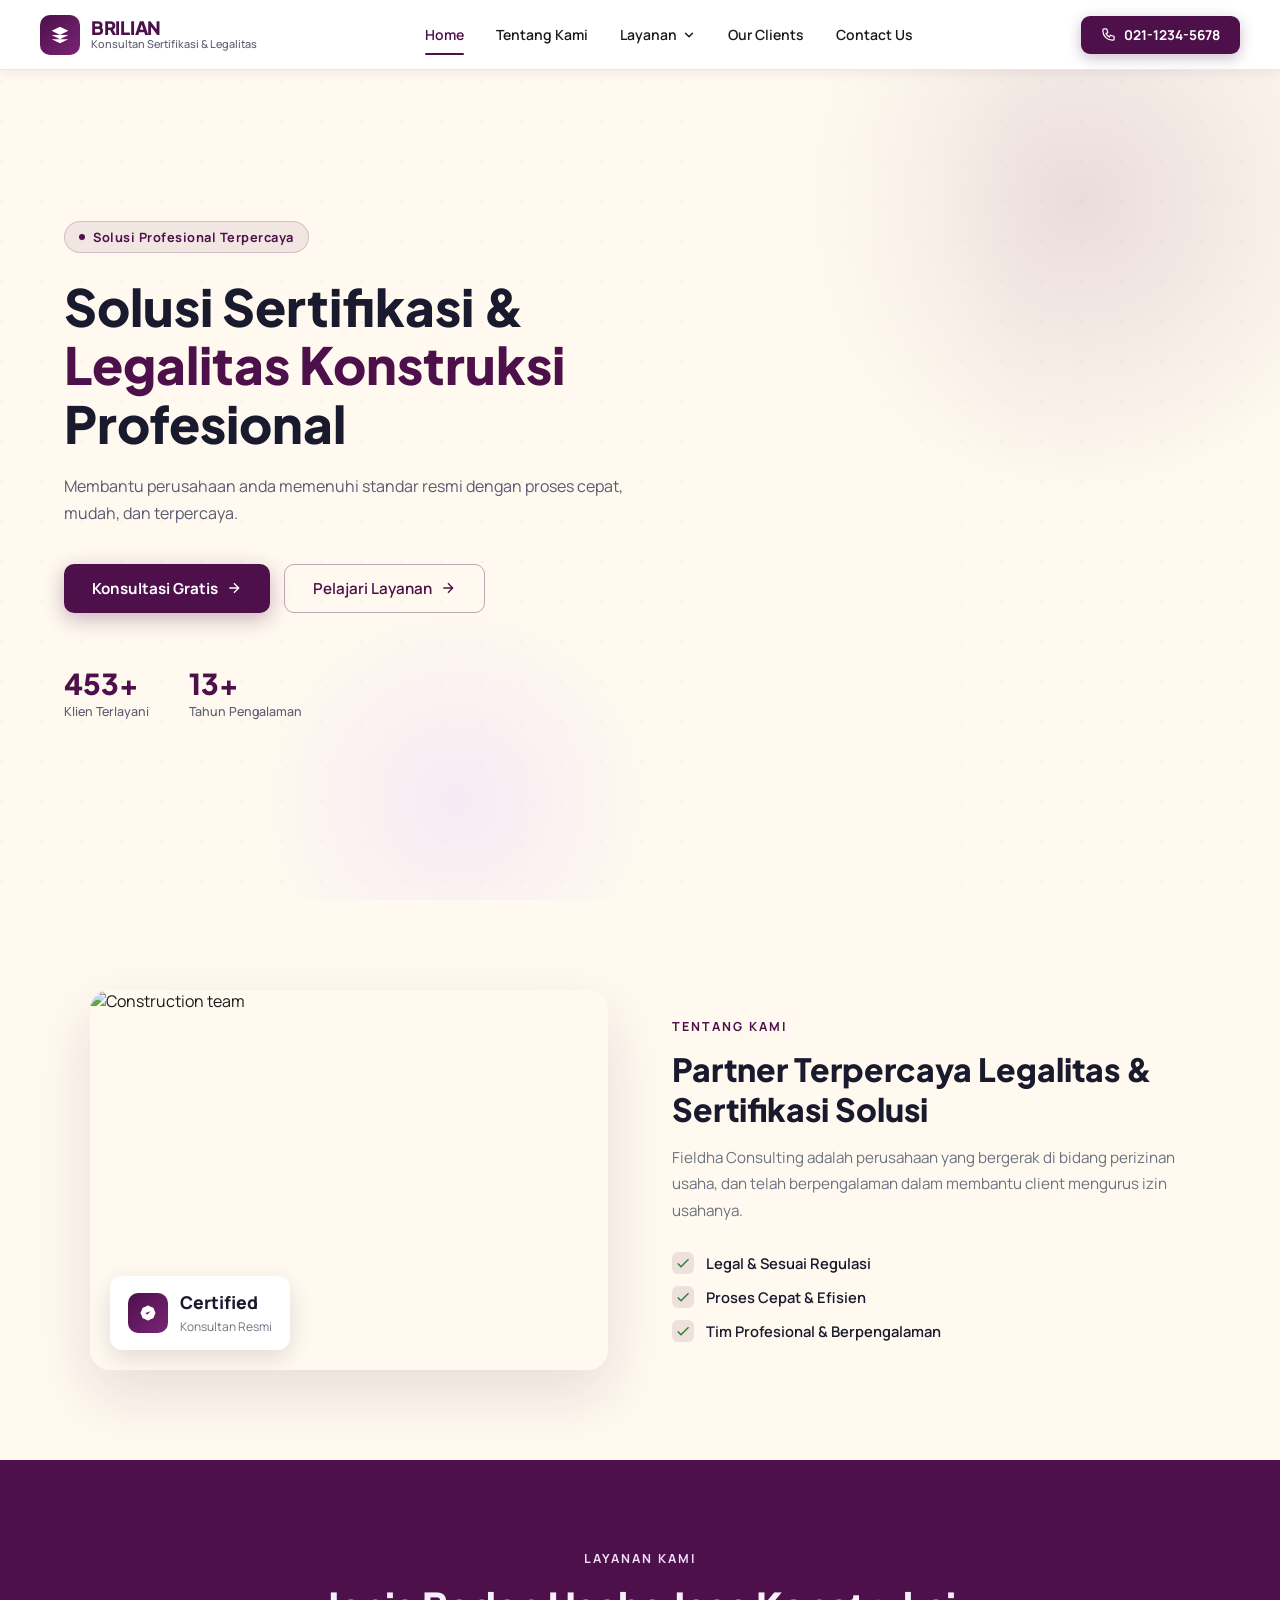
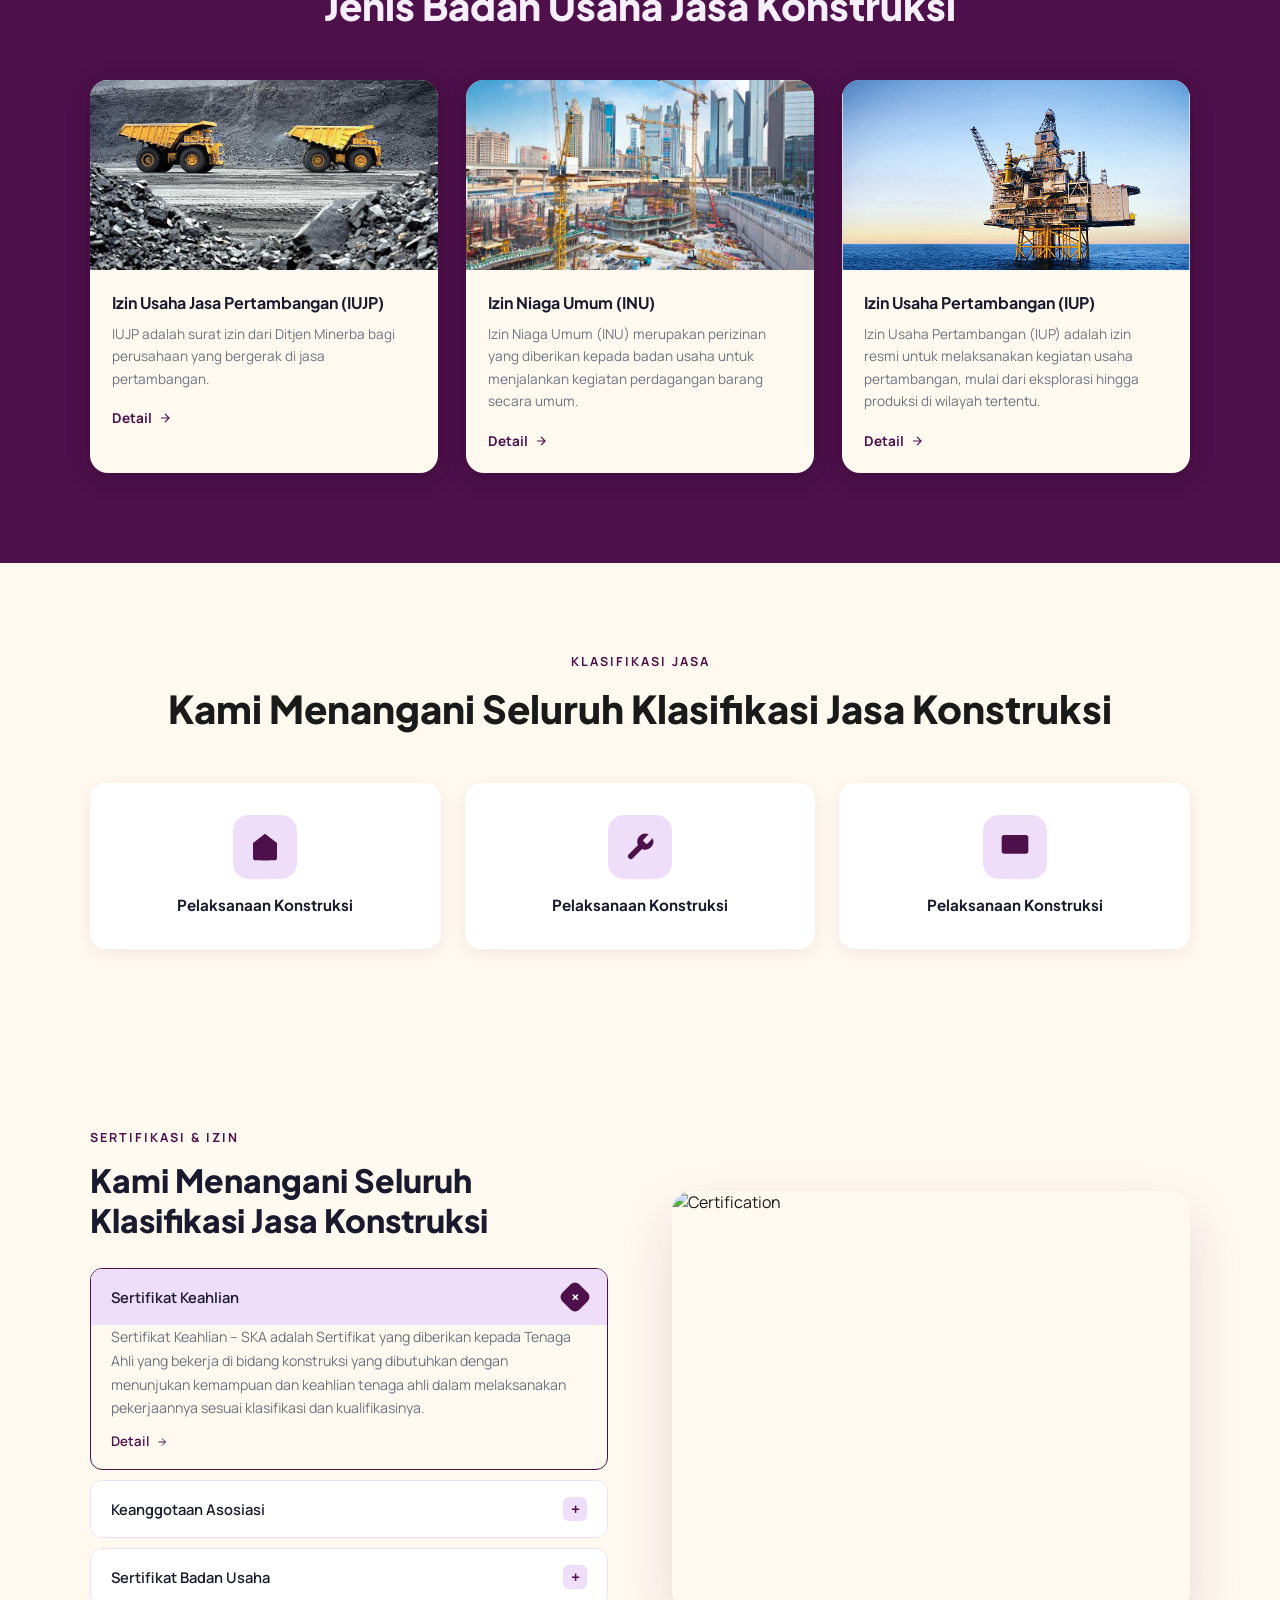
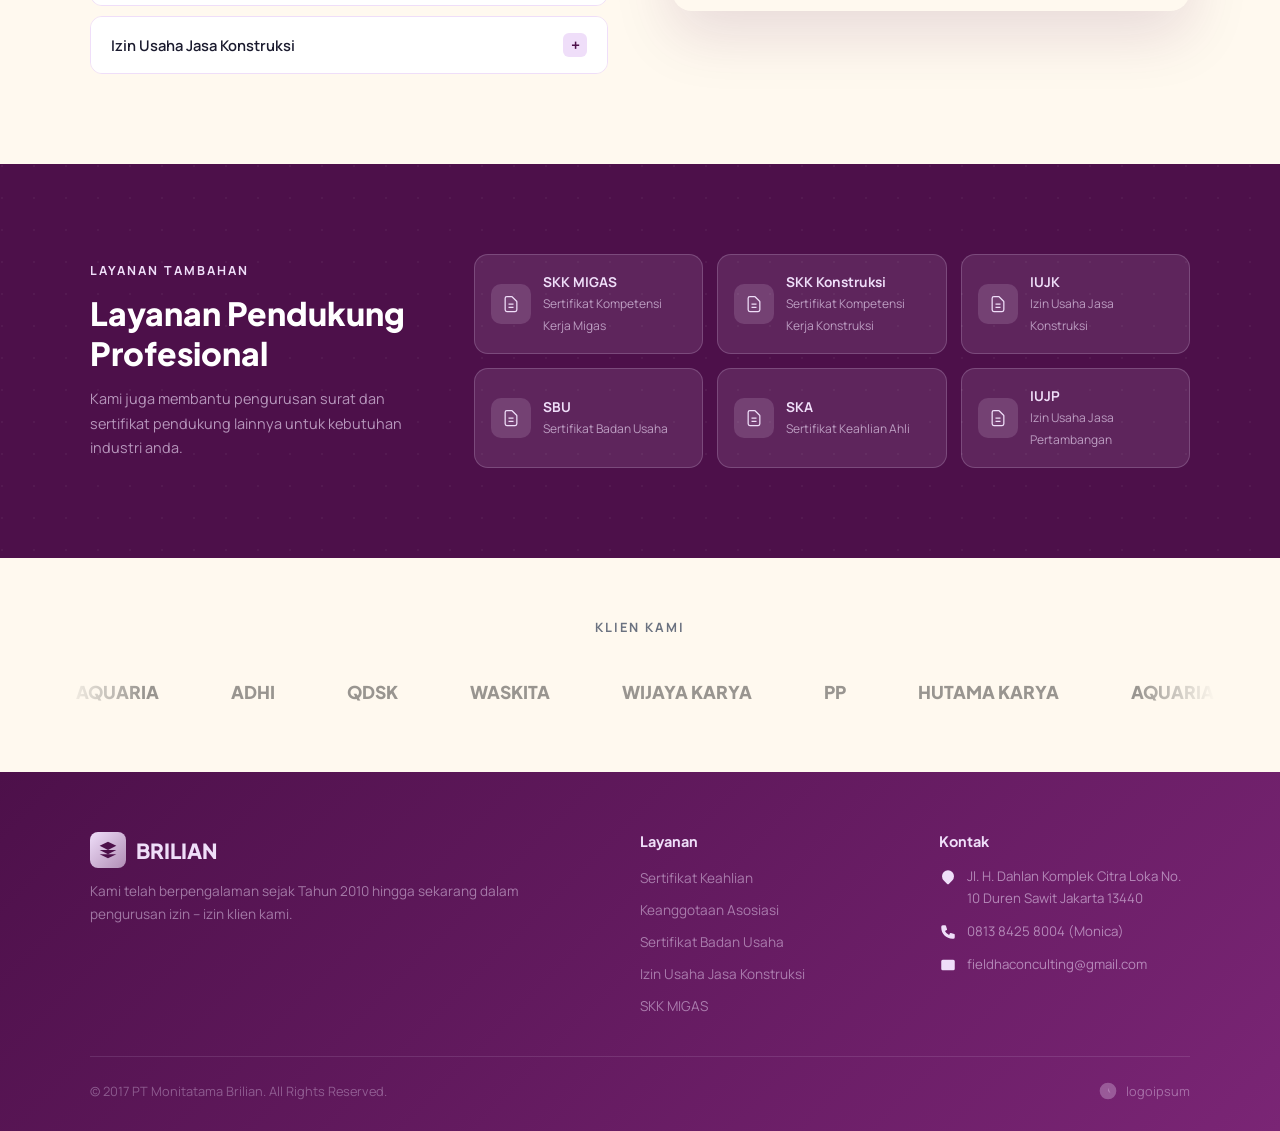
==== commit ce4dc4f2: "update project" ====
--- a/index.html
+++ b/index.html
@@ -3,7 +3,7 @@
 <head>
 <meta charset="UTF-8">
 <meta name="viewport" content="width=device-width, initial-scale=1.0">
-<title>BRILIAN Consulting - Solusi Sertifikasi & Legalitas Konstruksi</title>
+<title>Fieldha Consulting - Solusi Sertifikasi & Legalitas Konstruksi</title>
 <link href="https://fonts.googleapis.com/css2?family=Plus+Jakarta+Sans:wght@400;500;600;700;800&family=Manrope:wght@400;500;600;700&display=swap" rel="stylesheet">
 <link rel="stylesheet" href="style.css">
 </head>
@@ -64,7 +64,7 @@
     <div class="about-text reveal-right">
       <span class="section-label">Tentang Kami</span>
       <h2>Partner Terpercaya Legalitas & Sertifikasi Solusi</h2>
-      <p>BRILIAN Consulting adalah perusahaan yang bergerak di bidang perizinan usaha, dan telah berpengalaman dalam membantu client mengurus izin usahanya.</p>
+      <p>Fieldha Consulting adalah perusahaan yang bergerak di bidang perizinan usaha, dan telah berpengalaman dalam membantu client mengurus izin usahanya.</p>
       <ul class="check-list">
         <li>Legal & Sesuai Regulasi</li>
         <li>Proses Cepat & Efisien</li>
@@ -301,7 +301,7 @@
       </div>
       <div class="contact-item">
         <svg viewBox="0 0 24 24"><path d="M3 8l7.89 5.26a2 2 0 002.22 0L21 8M5 19h14a2 2 0 002-2V7a2 2 0 00-2-2H5a2 2 0 00-2 2v10a2 2 0 002 2z"/></svg>
-        <span>brilianconculting@gmail.com</span>
+        <span>fieldhaconculting@gmail.com</span>
       </div>
     </div>
   </div>
@@ -315,6 +315,23 @@
 </footer>
 
 <script>
+
+  fetch('navbar.html')
+  .then(res => res.text())
+  .then(data => {
+    document.getElementById('navbar').innerHTML = data;
+
+    // load JS setelah HTML masuk
+    const script = document.createElement('script');
+    script.src = 'navbar.js';
+
+    script.onload = () => {
+      initNavbar(); // jalanin setelah JS ready
+    };
+
+    document.body.appendChild(script);
+  });
+
   // Scroll reveal
   const observer = new IntersectionObserver((entries) => {
     entries.forEach(e => {
@@ -355,19 +372,7 @@
   if (statsSection) statsObs.observe(statsSection);
 </script>
 
-<script>
-  fetch('navbar.html')
-    .then(res => res.text())
-    .then(data => {
-      document.getElementById('navbar').innerHTML = data;
-      const nav = document.querySelector('nav');
-      window.addEventListener('scroll', () => {
-        nav.style.boxShadow = window.scrollY > 50
-          ? '0 4px 30px rgba(0,0,0,0.12)'
-          : '0 2px 20px rgba(0,0,0,0.06)';
-      });
-    });
-</script>
+
 
 </body>
 </html>
